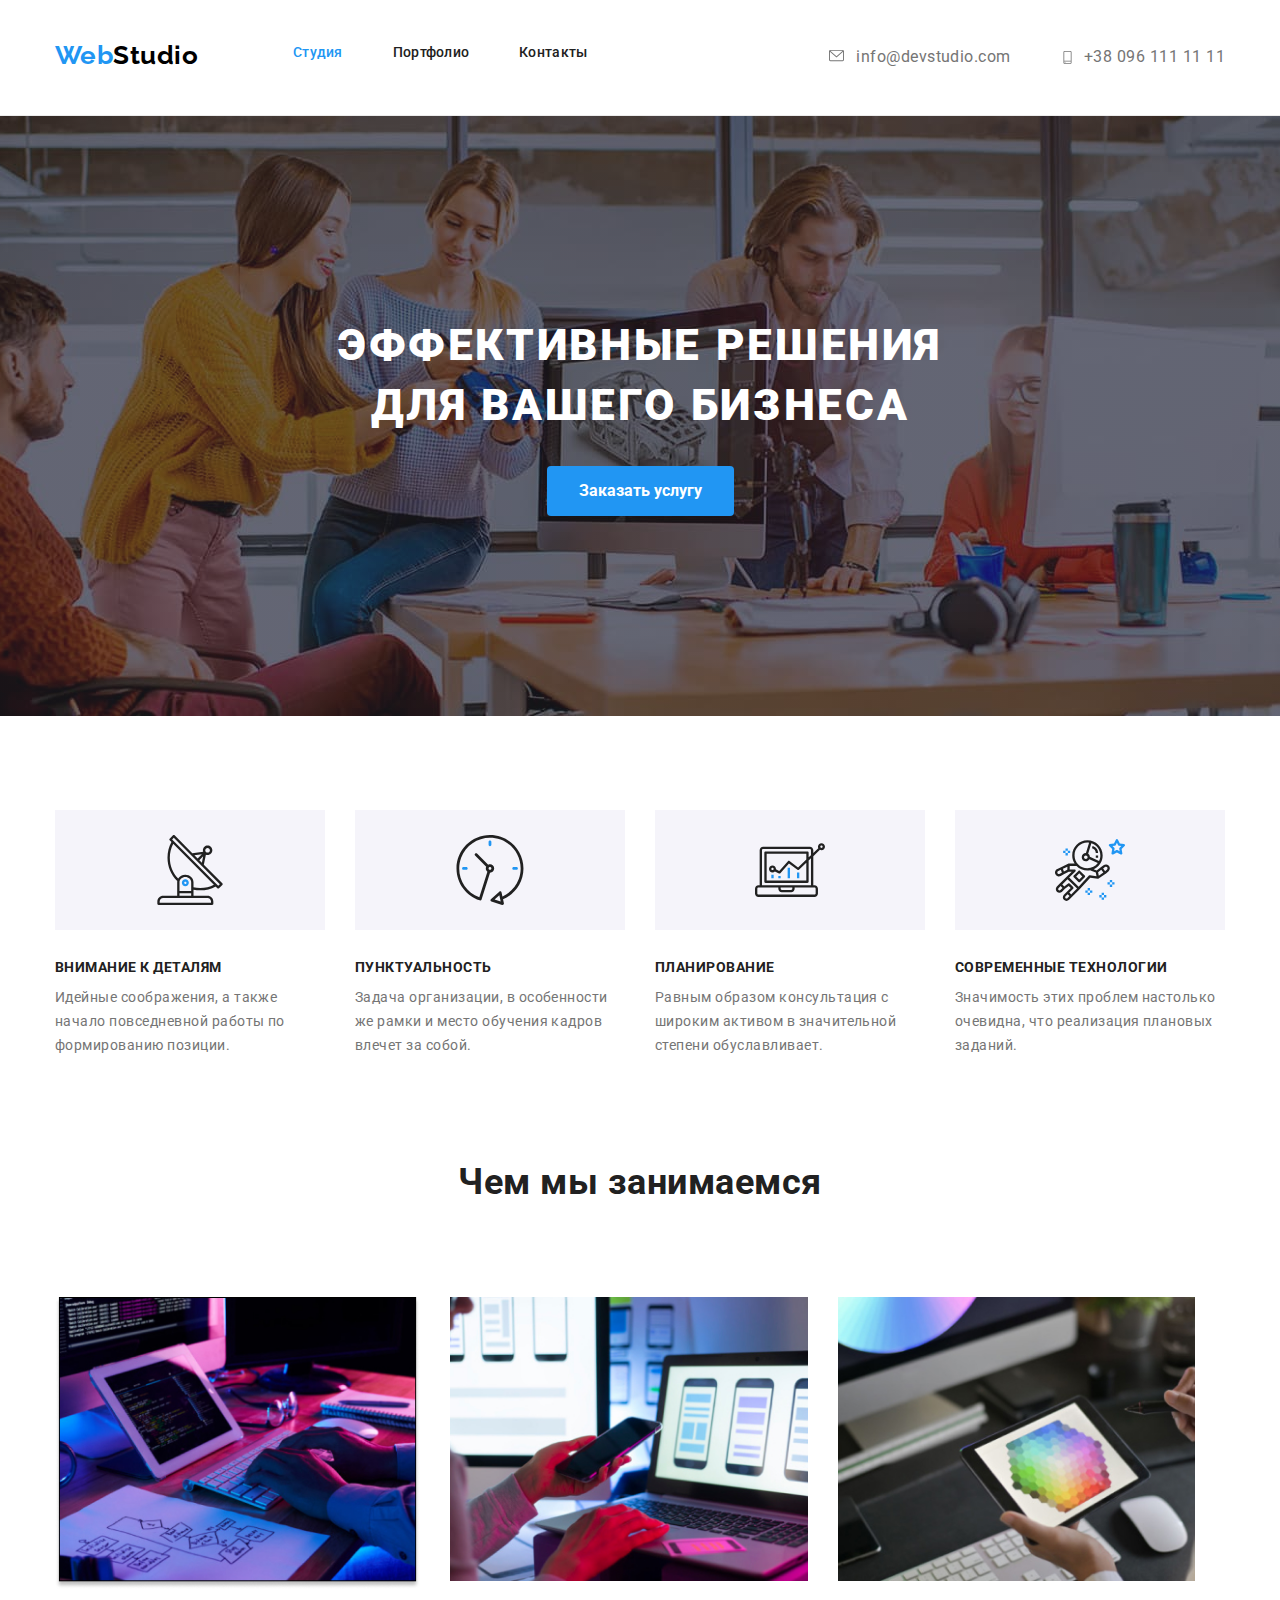
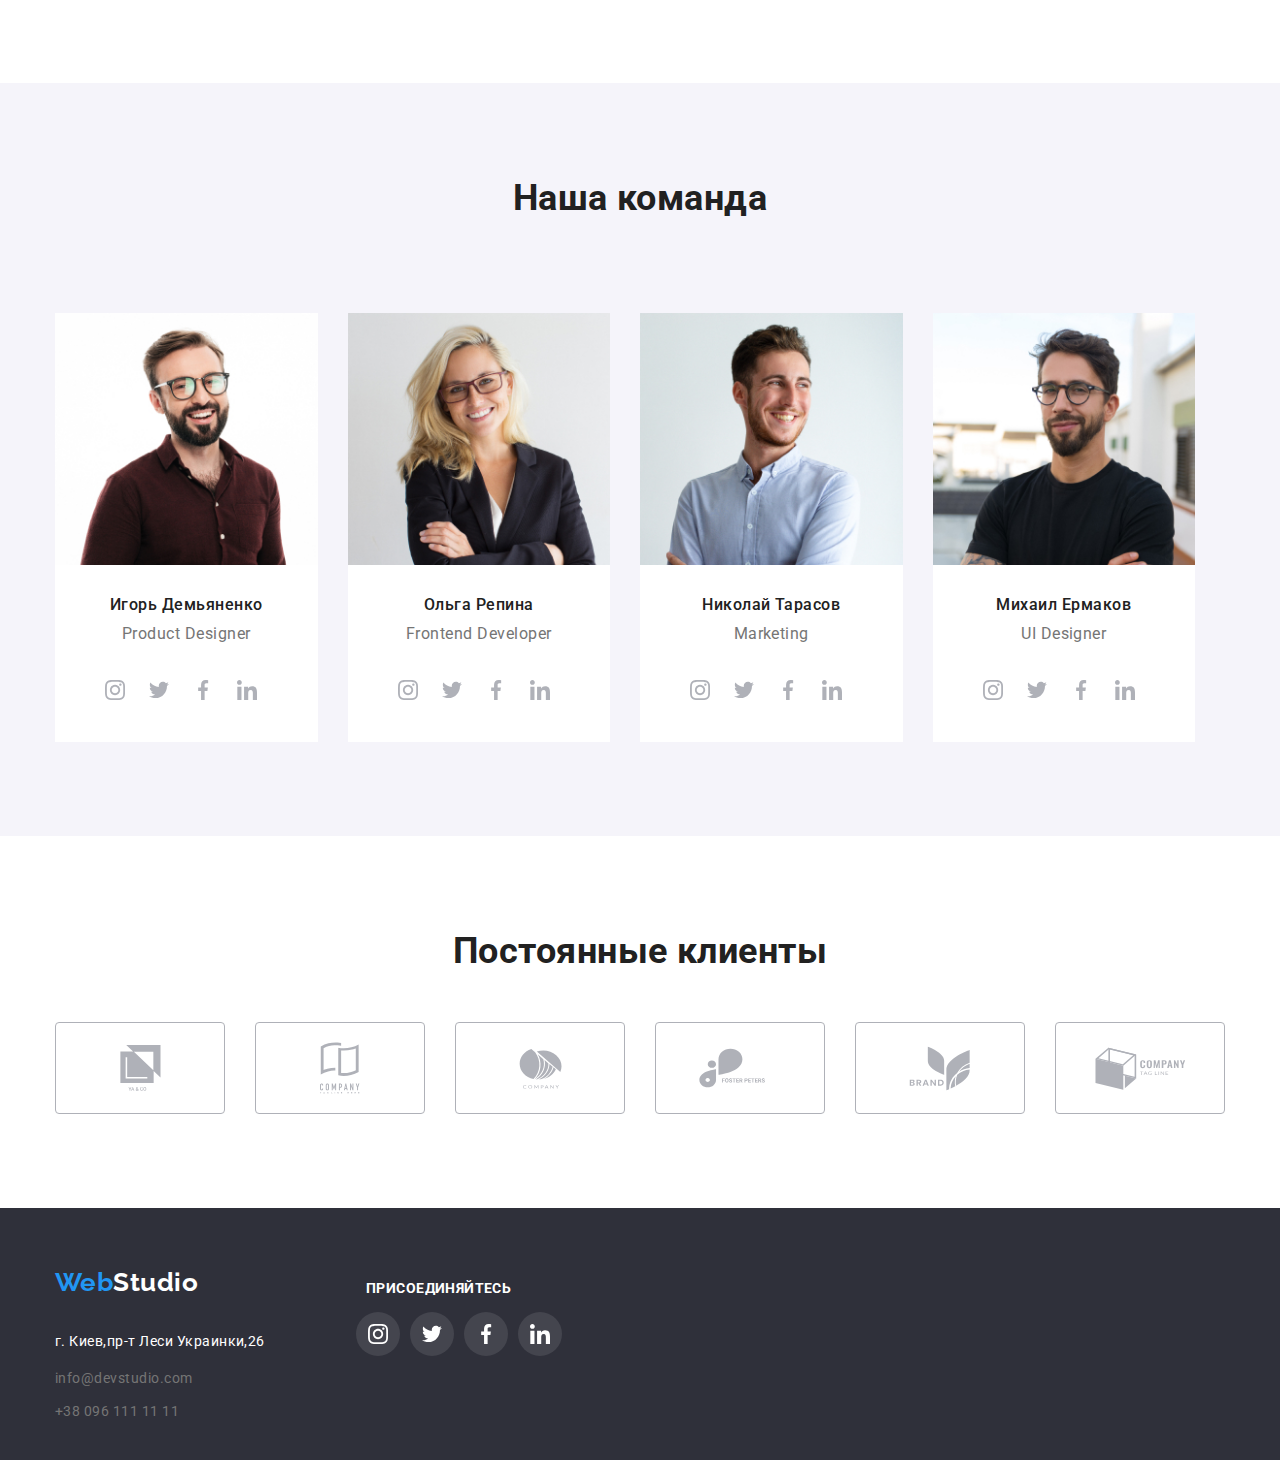
==== index.html @ 615f2a18 "04" ====
<!DOCTYPE html>
<html lang="ru">

<head>
    <meta charset="UTF-8">
    <meta http-equiv="X-UA-Compatible" content="IE=edge">
    <meta name="viewport" content="width=device-width, initial-scale=1.0">
    <title>Document</title>
    <link
        href="https://fonts.googleapis.com/css2?family=Raleway:wght@700&family=Roboto:wght@400;500;700;900&display=swap"
        rel="stylesheet">
    <link rel="stylesheet" href="https://cdnjs.cloudflare.com/ajax/libs/modern-normalize/1.1.0/modern-normalize.min.css">
    <link rel="stylesheet" href="./css/style.css">
</head>

<body>
    <!--header-->
    <header class="page-header">
        <div class="container">
        <nav class="menu">
            <a href="./index.html" class="logo"><span class="logo-web">Web</span>Studio</a>
            <ul class="menu-nav list">
                <li class="item"><a href="./index.html" class="link current">Студия</a></li>
                <li class="item"><a href="./portfolio.html" class="link">Портфолио</a></li>
                <li class="item"><a href="" class="link">Контакты</a></li>
            </ul>
        </nav>
        

        <!--tel,mail-->
        <div class="header-contact">
            <ul class="header-contact-list">
                <li class="header-contact-item">
                    <a class="link contact-link" href="mailto:http//info@devstudio.com">
                        <svg class="header-icon" width="19" height="15">
                            <use href=./images/sprite.svg#icon-envelope-1></use>
                        </svg>
                    info@devstudio.com</a>
                </li>
                <li class="header-contact-item">
                    <a class="link contact-link" href="tel:+380961111111">
                        <svg class="header-icon" width="13" height="19" >
                            <use href=./images/sprite.svg#icon-smartphone-1>
                        </use>
                    </svg>
                        +38 096 111 11 11</a>
                </li>
            </ul>
        </div>
        </div>

    </header>
    <!--main-->
    <main>
        <!--Герой-->
        <section class="hero">
            <h1 class="hero-title">Эффективные решения для вашего бизнеса</h1>
            <button type="button" class="hero-button">Заказать услугу</button>
        </section>
        <!--Особенности-->
        <section class="section">
            <div class="container">
            <ul class="feature-list list">
                <!--Feature 1-->
                <li class="feacher-item">
                    <div class="circle-out">
                            <svg class="feacher-icon" width="70" height="70">
                                <use href="./images/sprite.svg#icon-antenna-1-1"> </use>
                            </svg>
                        
                    </div>
                <h3 class="title">Внимание к деталям</h3>
                    <p class="text"> Идейные соображения, а также
                        начало повседневной работы по формированию позиции.
                    </p>
                </li>
                <!--Feature 2-->
                <li class="feacher-item">
                    <div class="circle-out">
                            <svg class="feacher-icon" width="70" height="70">
                                <use href="./images/sprite.svg#icon-clock-1-1"> </use>
                            </svg>
                    </div>
                    <h3 class="title">Пунктуальность</h3>
                    <p class="text">Задача организации, в особенности же рамки
                        и место обучения кадров влечет за собой.</p>
                </li>
                <!--Feature 3-->
                <li class="feacher-item">
                    <div class="circle-out">
                            <svg class="feacher-icon" width="70" height="70">
                                <use href="./images/sprite.svg#icon-diagram-1-1"> </use>
                            </svg>
                    </div>
                    <h3 class="title">Планирование</h3>
                    <p class="text">Равным образом консультация с широким
                        активом в значительной степени обуславливает.</p>
                </li>
                <!--Feature 4-->
                <li class="feacher-item">
                    <div class="circle-out">
                            <svg class="feacher-icon  class="client-logo width="70" height="70">
                                <use href="./images/sprite.svg#icon-astronaut-1-1"> </use>
                            </svg>
                    </div>
                    <h3 class="title">Современные технологии</h3>
                    <p class="text">Значимость этих проблем настолько очевидна,
                        что реализация плановых заданий.</p>
                </li>
            </ul>
            </div>
        </section>
        <!--Чем мы занимаемся-->
        <section class="section">
            
            <div class="container">
                <h2 class="section-title">Чем мы занимаемся</h2>
            <ul class="work-list list">
                <li class="section-work-item">
                    <img src="./images/img1.jpg" alt="картинка програмирование" width="370">
                </li>
                <li class="section-work-item">
                    <img src="./images/img2.jpg" alt="картинка дизайн приложений" width="370">
                </li>
                <li class="section-work-item">
                    <img src="./images/img3.jpg" alt="картинка графический дизайн" width="370">
                </li>
            </ul>
            </div>
        </section>
        <!--Наша команда-->
        <section class="section section-team">
            <div class="container ">
                <h2 class="team-section-title">Наша команда</h2>
                <ul class="team-list list">
                    <li class="team-item">
                        <img src="./images/img4.jpg" alt="фото дизайнера продуктов">
                        <div class="team-item-text">
                            <h3 class="section-title-man">Игорь Демьяненко</h3>
                            <p class="text">Product Designer</p>
                            <ul class="team-social-list">
                                <li class="team-social-item">
                                    <a class="team-social-link" href="">
                                    <svg class="team-social-icon" width="20" height="20">
                                        <use href="./images/sprite.svg#icon-instagram-2-1"></use>
                                    </svg>
                                    </a>
                                </li>
                                <li class="team-social-item">
                                    <a class="team-social-link" href="">
                                    <svg class="team-social-icon" width="20" height="20">
                                        <use href="./images/sprite.svg#icon-twitter-1-1"></use>
                                    </svg>
                                    </a>
                                </li>
                                <li class="team-social-item">
                                    <a class="team-social-link" href="">
                                    <svg class="team-social-icon" width="20" height="20">
                                        <use href="./images/sprite.svg#icon-facebook-1-1"></use>
                                    </svg>
                                    </a>
                                </li>
                                <li class="team-social-item">
                                    <a class="team-social-link" href="">
                                    <svg class="team-social-icon" width="20" height="20">
                                        <use href="./images/sprite.svg#icon-linkedin-1-1"></use>
                                    </svg>
                                </a>
                                </li>
                            </ul>
                        </div>
                    </li>
                    <li class="team-item">
                        <img src="./images/img5.jpg" alt="фото фронтенд разработчика">
                        <div class="team-item-text">
                            <h3 class="section-title-man">Ольга Репина</h3>
                            <p class="text">Frontend Developer</p>
                            <ul class="team-social-list">
                                <li class="team-social-item">
                                    <a class="team-social-link" href="">
                                    <svg class="team-social-icon" width="20" height="20">
                                        <use href="./images/sprite.svg#icon-instagram-2-1"></use>
                                    </svg>
                                    </a>
                                </li>
                                <li class="team-social-item">
                                    <a class="team-social-link" href="">
                                    <svg class="team-social-icon" width="20" height="20">
                                        <use href="./images/sprite.svg#icon-twitter-1-1"></use>
                                    </svg>
                                    </a>
                                </li>
                                <li class="team-social-item">
                                    <a class="team-social-link" href="">
                                    <svg class="team-social-icon" width="20" height="20">
                                        <use href="./images/sprite.svg#icon-facebook-1-1"></use>
                                    </svg>
                                    </a>
                                </li>
                                <li class="team-social-item">
                                    <a class="team-social-link" href="">
                                    <svg class="team-social-icon" width="20" height="20">
                                        <use href="./images/sprite.svg#icon-linkedin-1-1"></use>
                                    </svg>
                                    </a>
                                </li>
                            </ul>
                        </div>
                    </li>
                    <li class="team-item">
                        <img src="./images/img6.jpg" alt="фото маркетолога">
                        <div class="team-item-text">
                            <h3 class="section-title-man">Николай Тарасов</h3>
                            <p class="text">Marketing</p>
                            <ul class="team-social-list">
                                <li class="team-social-item">
                                    <a class="team-social-link" href="">
                                    <svg class="team-social-icon" width="20" height="20">
                                        <use href="./images/sprite.svg#icon-instagram-2-1"></use>
                                    </svg>
                                    </a>
                                </li>
                                <li class="team-social-item">
                                    <a class="team-social-link" href="">
                                    <svg class="team-social-icon" width="20" height="20">
                                        <use href="./images/sprite.svg#icon-twitter-1-1"></use>
                                    </svg>
                                    </a>
                                </li>
                                <li class="team-social-item">
                                    <a class="team-social-link" href="">
                                    <svg class="team-social-icon" width="20" height="20">
                                        <use href="./images/sprite.svg#icon-facebook-1-1"></use>
                                    </svg>
                                </a>
                                </li>
                                <li class="team-social-item">
                                    <a class="team-social-link" href="">
                                    <svg class="team-social-icon" width="20" height="20">
                                        <use href="./images/sprite.svg#icon-linkedin-1-1"></use>
                                    </svg>
                                    </a>
                                </li>
                            </ul>
                        </div>
                    </li>
                    <li class="team-item">
                        <img src="./images/img7.jpg" alt="фото UI дизайнера">
                        <div class="team-item-text">
                            <h3 class="section-title-man">Михаил Ермаков</h3>
                            <p class="text">UI Designer</p>
                            <ul class="team-social-list">
                                <li class="team-social-item">
                                    <a class="team-social-link" href="">
                                    <svg class="team-social-icon" width="20" height="20">
                                        <use href="./images/sprite.svg#icon-instagram-2-1"></use>
                                    </svg>
                                    </a>
                                </li>
                                <li class="team-social-item">
                                    <a class="team-social-link" href="">
                                    <svg class="team-social-icon" width="20" height="20">
                                        <use href="./images/sprite.svg#icon-twitter-1-1"></use>
                                    </svg>
                                    </a>
                                </li>
                                <li class="team-social-item">
                                    <a class="team-social-link" href="">
                                    <svg class="team-social-icon" width="20" height="20">
                                        <use href="./images/sprite.svg#icon-facebook-1-1"></use>
                                    </svg>
                                    </a>
                                </li>
                                <li class="team-social-item">
                                    <a class="team-social-link" href="">
                                    <svg class="team-social-icon" width="20" height="20">
                                        <use href="./images/sprite.svg#icon-linkedin-1-1"></use>
                                    </svg>
                                    </a>
                                </li>
                            </ul>
                        </div>
                    </li>
                </ul>
            </div>
        </section>
        <section class="section section-client">
            <div class="container">
            <h2 class="client-title">Постоянные клиенты</h2>
                <ul class="client-list">
                    <li class="client-item">
                        <a class="client-link" href="">
                        <svg class="client-icon" width="41" height="46">
                            <use href="./images/sprite.svg#icon-logo-1"></use>
                        </svg>
                        </a>
                    </li>
                    <li class="client-item">
                        <a class="client-link" href="">
                        <svg class="client-icon" width="40" height="52">
                            <use href="./images/sprite.svg#icon-logo-2"></use>
                        </svg>
                        </a>
                    </li>
                    <li class="client-item">
                        <a class="client-link" href="">
                        <svg class="client-icon" width="43" height="41">
                            <use href="./images/sprite.svg#icon-logo-3"></use>
                        </svg>
                        </a>
                    </li>
                    <li class="client-item">
                        <a class="client-link" href="">
                        <svg class="client-icon" width="84" height="40">
                            <use href="./images/sprite.svg#icon-logo-4"></use>
                        </svg>
                        </a>
                    </li>
                    <li class="client-item">
                        <a class="client-link" href="">
                        <svg class="client-icon" width="62" height="45">
                            <use href="./images/sprite.svg#icon-logo-5"></use>
                        </svg>
                        </a>
                    </li>
                    <li class="client-item">
                        <a class="client-link" href="">
                        <svg class="client-icon" width="93" height="43">
                            <use href="./images/sprite.svg#icon-logo-6"></use>
                        </svg>
                        </a>
                    </li>
                </ul>
            </div>
        </section>
    </main>
    <!--footer-->
    <footer class="page-footer">
        <div class="container">
            <div class="footer-left">
            <a href="./index.html" class="logo"> <span class="logo-web">Web</span>Studio</a>
            <div class="footer-address">
                <ul class="address">
                <li class="item"><p class="text">г. Киев,пр-т Леси Украинки,26</p></li>
                <li class="item"><a class="text-1" href="mailto:http//info@devstudio.com">info@devstudio.com</a></li>
                <li class="item"><a class="text-1" href="tel:+380961111111">+38 096 111 11 11</a></li>
                </ul>
            </div>
            </div>
            <div class="footer-rigth">
                <h2 class="footer-right-title">присоединяйтесь</h2>
            <ul class="footer-social-list">
                <li class="footer-social-item">
                    <a class="footer-social-link" href="">
                        <svg class="footer-social-icon" width="20" height="20">
                            <use href="./images/sprite.svg#icon-instagram-2-1"></use>
                        </svg>
                    </a>
                </li>
                <li class="footer-social-item">
                    <a class="footer-social-link" href="">
                        <svg class="footer-social-icon" width="20" height="20">
                            <use href="./images/sprite.svg#icon-twitter-1-1"></use>
                        </svg>
                    </a>
                </li>
                <li class="footer-social-item">
                    <a class="footer-social-link" href="">
                        <svg class="footer-social-icon" width="20" height="20">
                            <use href="./images/sprite.svg#icon-facebook-1-1"></use>
                        </svg>
                    </a>
                </li>
                <li class="footer-social-item">
                    <a class="footer-social-link" href="">
                        <svg class="footer-social-icon" width="20" height="20">
                            <use href="./images/sprite.svg#icon-linkedin-1-1"></use>
                        </svg>
                    </a>
                </li>
            </ul>
            </div>
        </div>
    </footer>


</body>
---- css/style.css ----
:root {
  --primary-text-color: #757575;
  --title-text-color: #212121;
  --accent-color: #2196f3;
  --primary-white-color: #ffffff;
}

body {
  background-color: var(--primary-white-color);
  color: var(--primary-text-color);
  font-family: Roboto, sans-serif;
  letter-spacing: 0.03em;
}

h1,
h2,
h3,
h4,
h5,
h6,
p {
  margin: 0;
  padding: 0;
}

ul {
  padding-left: 0;
  list-style: none;
}

.link {
  text-decoration: none;
  display: flex;
}
img {
  display: block;
  width: 100%;
  height: auto;
}
.list {
  display: flex;
}

.section {
  margin-top: 94px;
}

.container {
  width: 1200px;
  padding: 0 15px;
  margin: 0 auto;
  /* border: 1px solid red; */
  align-items: center;
}

/* memu-nav */
.page-header .container {
  display: flex;
  justify-content: space-between;
  align-items: center;
}
.page-header {
  border-bottom: 1px solid #ececec;
}
.logo {
  color: #000000;
  font-family: Raleway, cursive;
  font-weight: 700;
  font-size: 26px;
  line-height: 1.1;
  text-decoration: none;
  width: 145px;
  height: 31px;
}

.logo:hover,
.logo:focus {
  color: var(--accent-color);
}
.logo-web {
  color: var(--accent-color);
}
.menu-nav {
  display: flex;
  margin-left: 93px;
}
.menu {
  display: flex;
  align-items: center;
  padding: 24px 0 25px;
  /* justify-content: space-between; */
}
.menu-nav .link:hover,
.menu-nav .link:focus {
  color: var(--accent-color);
}

.menu-nav .item {
  /* display: flex; */
  margin-right: 50px;
}

.menu-nav .link {
  color: var(--title-text-color);
  font-weight: 500;
  font-size: 14px;
  line-height: 1.14;
  letter-spacing: 0.02em;
  text-decoration: none;
}
.menu-nav .current {
  color: var(--accent-color);
}

/* Контакты */
.header-icon {
  margin-right: 10px;
  fill: currentColor;
}

.contact-link:hover .header-icon,
.contact-link:focus .header-icon {
  fill: var(--accent-color);
}
.contact-link:hover,
.contact-link:focus {
  color: #188ce8;
}

.header-contact {
  padding-top: 32px;
  padding-bottom: 32px;
  color: var(--primary-text-color);
  display: flex;
  align-items: center;
  flex-wrap: wrap;
}

.header-contact-list {
  display: flex;
  justify-content: center;
  flex-wrap: wrap;
}

.header-contact .header-icon {
  color: var(--primary-text-color);
  font-weight: 500;
  font-size: 14px;
  line-height: 1.14;
  letter-spacing: 0.02em;
  cursor: default;
  margin-left: 50px;
}

.contact-link {
  color: var(--primary-text-color);
}

.link.contact-link .header-icon:hover,
.link.contact-link .header-icon:focus {
  color: var(--accent-color);
}

/* Hero */
.hero {
  background-image: linear-gradient(
      rgba(47, 48, 58, 0.4),
      rgba(47, 48, 58, 0.4)
    ),
    url(../images/Img\ bg.jpg);
  background-position: center;
  background-repeat: no-repeat;
  background-size: cover;
  max-width: 1600px;
  height: 600px;
  margin: 0 auto;
  padding-top: 200px;
  padding-bottom: 200px;
  background-color: #2f303a;
}

.hero-title {
  max-width: 696px;
  margin: 0 auto 30px;
  color: var(--primary-white-color);
  font-family: Roboto;
  font-style: 400;
  font-weight: 900;
  font-size: 44px;
  line-height: 1.36;
  letter-spacing: 0.06em;
  text-transform: uppercase;
  text-align: center;
  margin-bottom: 30px;
}

/* hero button */
.hero-button {
  background-color: var(--accent-color);
  color: var(--primary-white-color);
  font-family: inherit;
  font-weight: 700;
  font-size: 16px;
  line-height: 1.87;
  cursor: pointer;
  padding: 10px 32px;
  border-radius: 4px;
  text-align: center;
  margin-top: 30px;
  margin: 0 auto;
  display: block;
  border: none;
}

.hero-button:hover,
.hero-button:focus {
  color: var(--primary-white-color);
  background-color: #188ce8;
}

/* Feature */
.feacher {
  margin-top: 94px;
}

.feacher-list {
  display: flex;
  margin-top: 94px;
}

.feacher-item {
}

.feacher-item:not(:last-child) {
  margin-right: 30px;
}

.circle-out {
  display: flex;
  justify-content: center;
  align-items: center;
  margin-bottom: 30px;
  background: #f5f4fa;
  width: 270px;
  height: 120px;
}

.feacher-icon {
}

.feacher-title {
  margin-right: 30px;
}

.title {
  padding-bottom: 10px;
}

.feature-list .title {
  color: var(--title-text-color);
  font-weight: 700;
  font-size: 14px;
  line-height: 1.14;
  text-transform: uppercase;
}

.feature-list .text {
  font-size: 14px;
  line-height: 1.71;
  color: var(--primary-text-color);
}

/* section-work */
.section-work-item:not(:last-child) {
  margin-right: 30px;
}

.work-list {
  margin-right: 30px;
  margin-top: 94px;
}

/* section-team */

.section-team {
  background-color: #f5f4fa;
}

.team-section-title {
  padding-top: 94px;
  display: block;
  color: var(--title-text-color);
  font-weight: 700;
  font-size: 36px;
  line-height: 1.17;
  text-align: center;
}

.team-list {
  margin-top: 94px;
  padding-bottom: 94px;
  margin-bottom: 0px;
}

.team-item {
  margin-right: 30px;
}

.team-item:not(:last-child) {
  margin-right: 30px;
}

.team-item-text {
  background: #ffffff;
  padding-top: 30px;
  padding-bottom: 30px;
  text-align: center;
}

.section-title {
  display: block;
  color: var(--title-text-color);
  font-weight: 700;
  font-size: 36px;
  line-height: 1.17;
  text-align: center;
}

.section-title-man {
  padding-bottom: 10px;
  text-align: center;
  color: var(--title-text-color);
  font-weight: 500;
  font-size: 16px;
  line-height: 1.19;
}

.team-social-list {
  width: 206px;
  height: 44px;
  padding-left: 10px;
  margin: 0 auto;
  margin-top: 16px;
  background-color: #ffffff;
  display: flex;
  align-content: center;
  justify-items: center;
  border-radius: 50%;
}

.team-social-item {
  display: flex;
  align-content: center;
  justify-items: center;
  background: #ffffff;
}

.team-social-icon {
  fill: #afb1b8;
}

.team-social-link {
  width: 44px;
  height: 44px;
  padding-top: 12px;
  /* background-color: #ffffff; */
  border-radius: 50%;
}

.team-social-link:hover,
.team-social-link:focus {
  /* fill: #ffffff; */
  background-color: var(--accent-color);
}

.team-social-link:hover .team-social-icon,
.team-social-link:focus .team-social-icon {
  fill: #ffffff;
  /* background-color: var(--accent-color); */
}

/* Client */
.section-client {
}

.client-title {
  text-align: center;
  color: var(--title-text-color);
  font-weight: 700;
  font-size: 36px;
  line-height: 1.17;
  margin-bottom: 50px;
}
.client-list {
  display: flex;
  margin-bottom: 94px;
}

.client-item {
  width: 170px;
  height: 92px;
  border: 1px solid #afb1b8;
  border-radius: 4px;
  display: flex;
  align-items: center;
  justify-content: center;
}

.client-item:hover {
  border: 1px solid var(--accent-color);
}

.client-link {
  width: 170px;
  height: 92px;
  border-radius: 2px;
  display: flex;
  align-items: center;
  justify-content: center;
}

.client-link:hover .client-icon,
.client-link:focus .client-icon {
  fill: #2196f3;
}

.client-icon {
  /* width: 106px;
  height: 60px; */
  display: inline-block;
  display: flex;
  fill: #afb1b8;
}

.client-item {
  margin-right: 30px;
}

.client-item:not(:last-child) {
}

/* footer */
.page-footer {
  padding: 0 15px;
  margin: 0 auto;
  box-sizing: border-box;
  display: flex;
  background: #2f303a;
}

.footer {
  text-decoration: none;
  display: block;
}

.footer-left {
  width: 231px;
  height: 132px;
  padding-top: 0px;
  text-decoration: none;
  display: flex;
  flex-direction: column;
}

.footer-rigth {
  margin-top: -60px;
  margin-bottom: 100px;
  margin-left: 301px;
  width: 242px;
  height: 80px;
}

.footer-right-title {
  font-family: Roboto;
  font-style: normal;
  font-weight: bold;
  font-size: 14px;
  line-height: 16px;
  letter-spacing: 0.03em;
  text-transform: uppercase;
  padding-left: 10px;
  color: #ffffff;
}

.footer-right-list {
  display: flex;
  width: 206px;
  height: 44px;
  margin-left: auto;
  margin-right: auto;
  align-items: center;
  justify-content: space-around;
  margin-top: 20px;
}

.footer-social-link {
  display: flex;
  width: 44px;
  height: 44px;
  border-radius: 50%;
  justify-content: center;
  align-items: center;
  background: rgba(255, 255, 255, 0.1);
}

.footer-social-link:hover {
  background-color: var(--accent-color);
}
.footer-social-item {
  margin-right: 10px;
}

.footer-social-icon {
  max-width: 100%;
  max-width: 100%;

  fill: #ffffff;

  /* background: rgba(255, 255, 255, 01); */
}

.footer-icon :hover {
  background-color: var(--accent-color);
}

.footer-address {
  width: 240px;
  height: 81;
  margin-bottom: 60px;
}

.address {
  display: flex;
  flex-direction: column;
  margin-bottom: 9px;
  margin-bottom: 9px;
}

.item {
  margin-bottom: 9px;
}

.page-footer .logo:hover,
.page-footer .logo:focus {
  color: var(--accent-color);
}

.page-footer .logo {
  color: var(--primary-white-color);
  margin-top: 60px;
  margin-bottom: 20px;
}

.footer-address .text-1:hover,
.footer-address .text-1:focus {
  color: var(--accent-color);
}

.footer-address .text-1 {
  text-decoration: none;
  font-style: normal;
  font-size: 14px;
  line-height: 1.71;
  color: var(--primary-white-color--);
  text-decoration: none;
  cursor: default;
  font-family: Roboto, sans-serif;
}

.text {
  padding-bottom: 9px;
}

.text-1 {
  margin-bottom: 9px;
}
.page-footer .text {
  padding-bottom: 9px;
  font-size: 14px;
  color: #ffffff;
}
.footer-social-item {
  display: flex;
  justify-content: center;
  align-content: center;
}

.footer-social-list {
  display: flex;
  align-content: center;
  margin-left: 0;
  padding-left: 0;
}
/* Portfolio */

/* filter */

.filter {
  font-family: Roboto;
  font-size: 16px;
  line-height: 1.87;
  letter-spacing: 0.03em;
  color: var(--primary-text-color);
}

.filter-button:hover,
.filter-button:focus {
  color: var(--primary-white-color);
  background-color: var(--accent-color);
}

.filter-button {
  padding: 6px 22px 6px 22px;
  font-weight: 500;
  font-size: 16px;
  line-height: 1.62;
  text-align: center;
  letter-spacing: 0.03em;
  cursor: pointer;
  color: var(--title-text-color);
  border: none;
  border-radius: 4px;
}
.filter {
  display: flex;
  margin-bottom: 34px;
  justify-content: center;
}
.filter-list {
  justify-content: center;
}
.filter-item {
  display: flex;
  margin-right: 8px;
}
.filter-list:not(:last-child) {
}
/* project */

.project-title {
  font-size: 18px;
  line-height: 2;
  letter-spacing: 0.06em;
  color: var(--title-text-color);
}

.project {
  font-size: 18px;
  line-height: 2;
  letter-spacing: 0.06em;
  color: var(--title-text-color);
}

.project-item {
  border: 1px solid #eeeeee;
  max-width: 370px;
  margin-right: 30px;
  margin-bottom: 30px;
}

.project-item:hover,
.project-item:focus {
  box-shadow: 0px 4px 4px 0px #00000040;
}

.item-title {
  padding: 20px 24px;
}

.project-item:nth-child(3n) {
  margin-right: 0;
}
.project-list:nth-last-child(-n + 3) {
  margin-bottom: 0;
}

.project-list {
  display: flex;
  flex-wrap: wrap;
  padding-bottom: 94px;
}

.project-text {
  font-size: 16px;
  line-height: 1.87;
  letter-spacing: 0.03em;
  color: var(--primary-text-color);
}
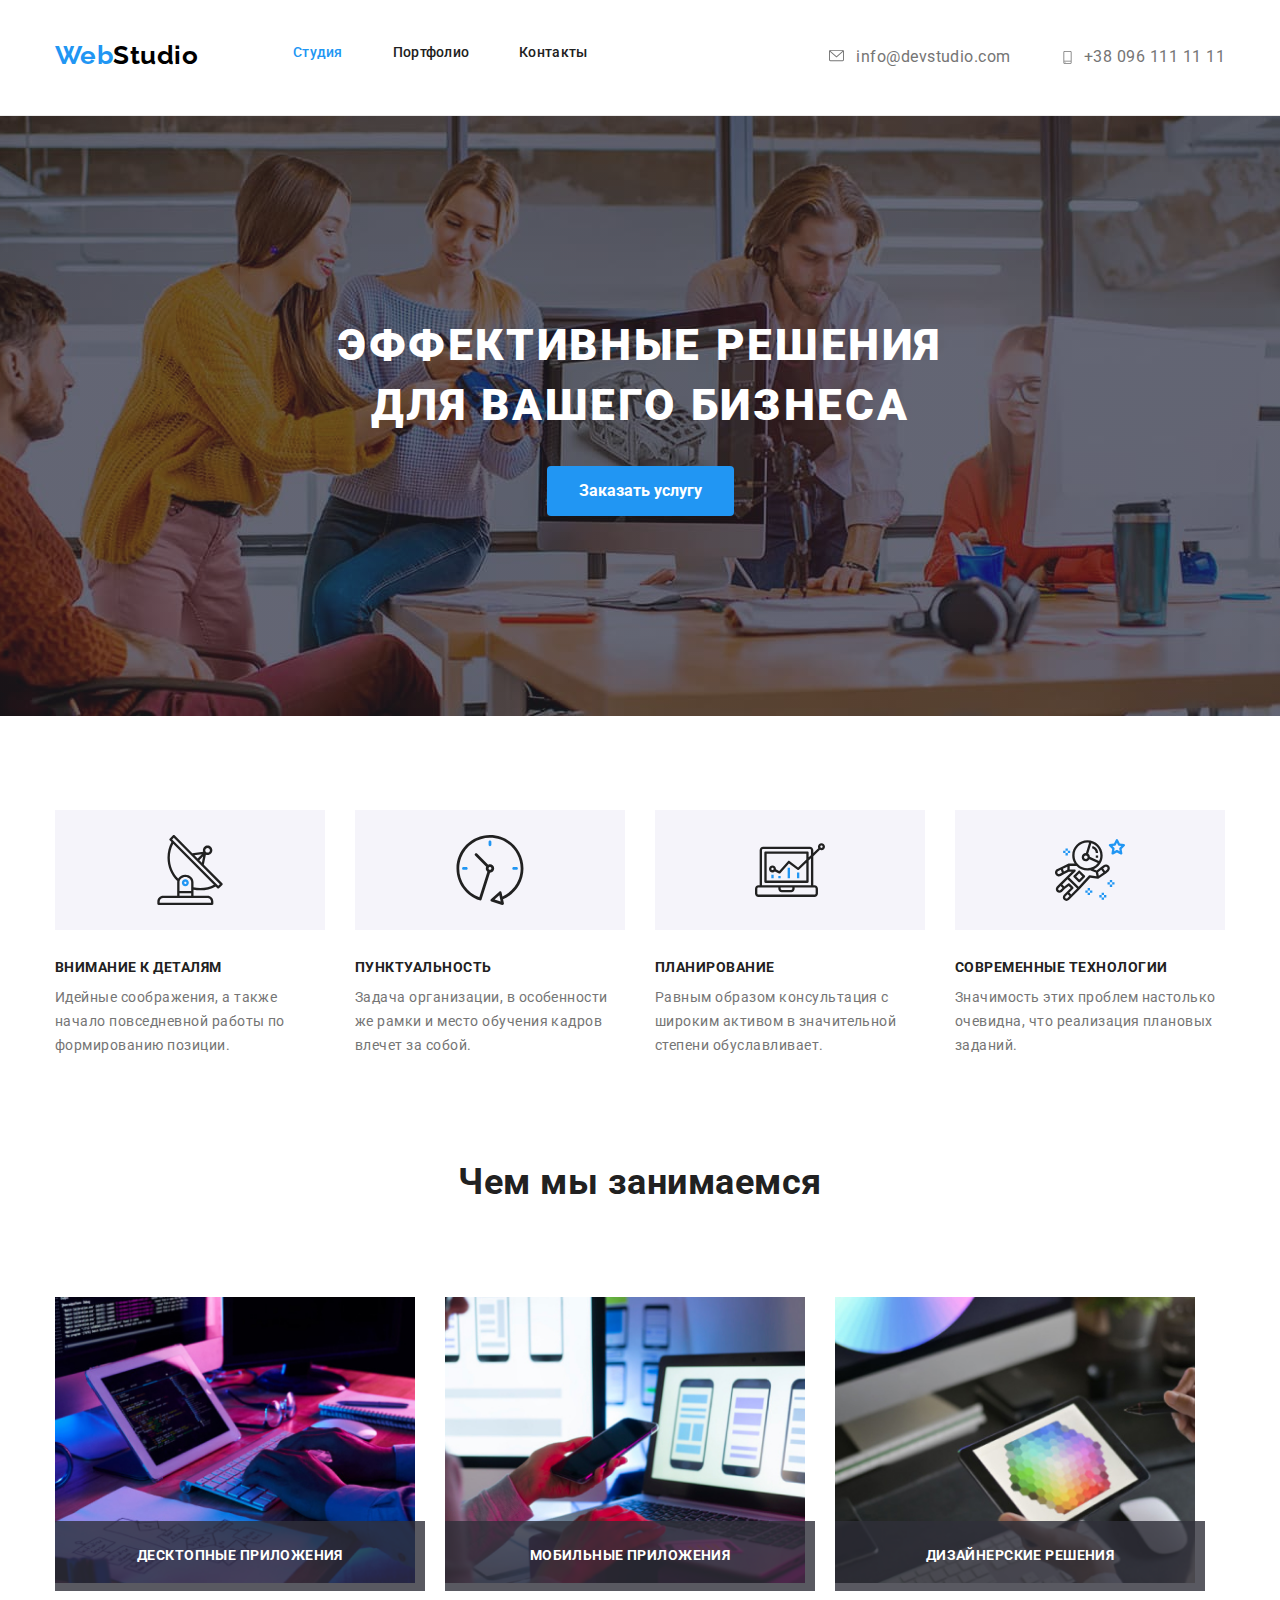
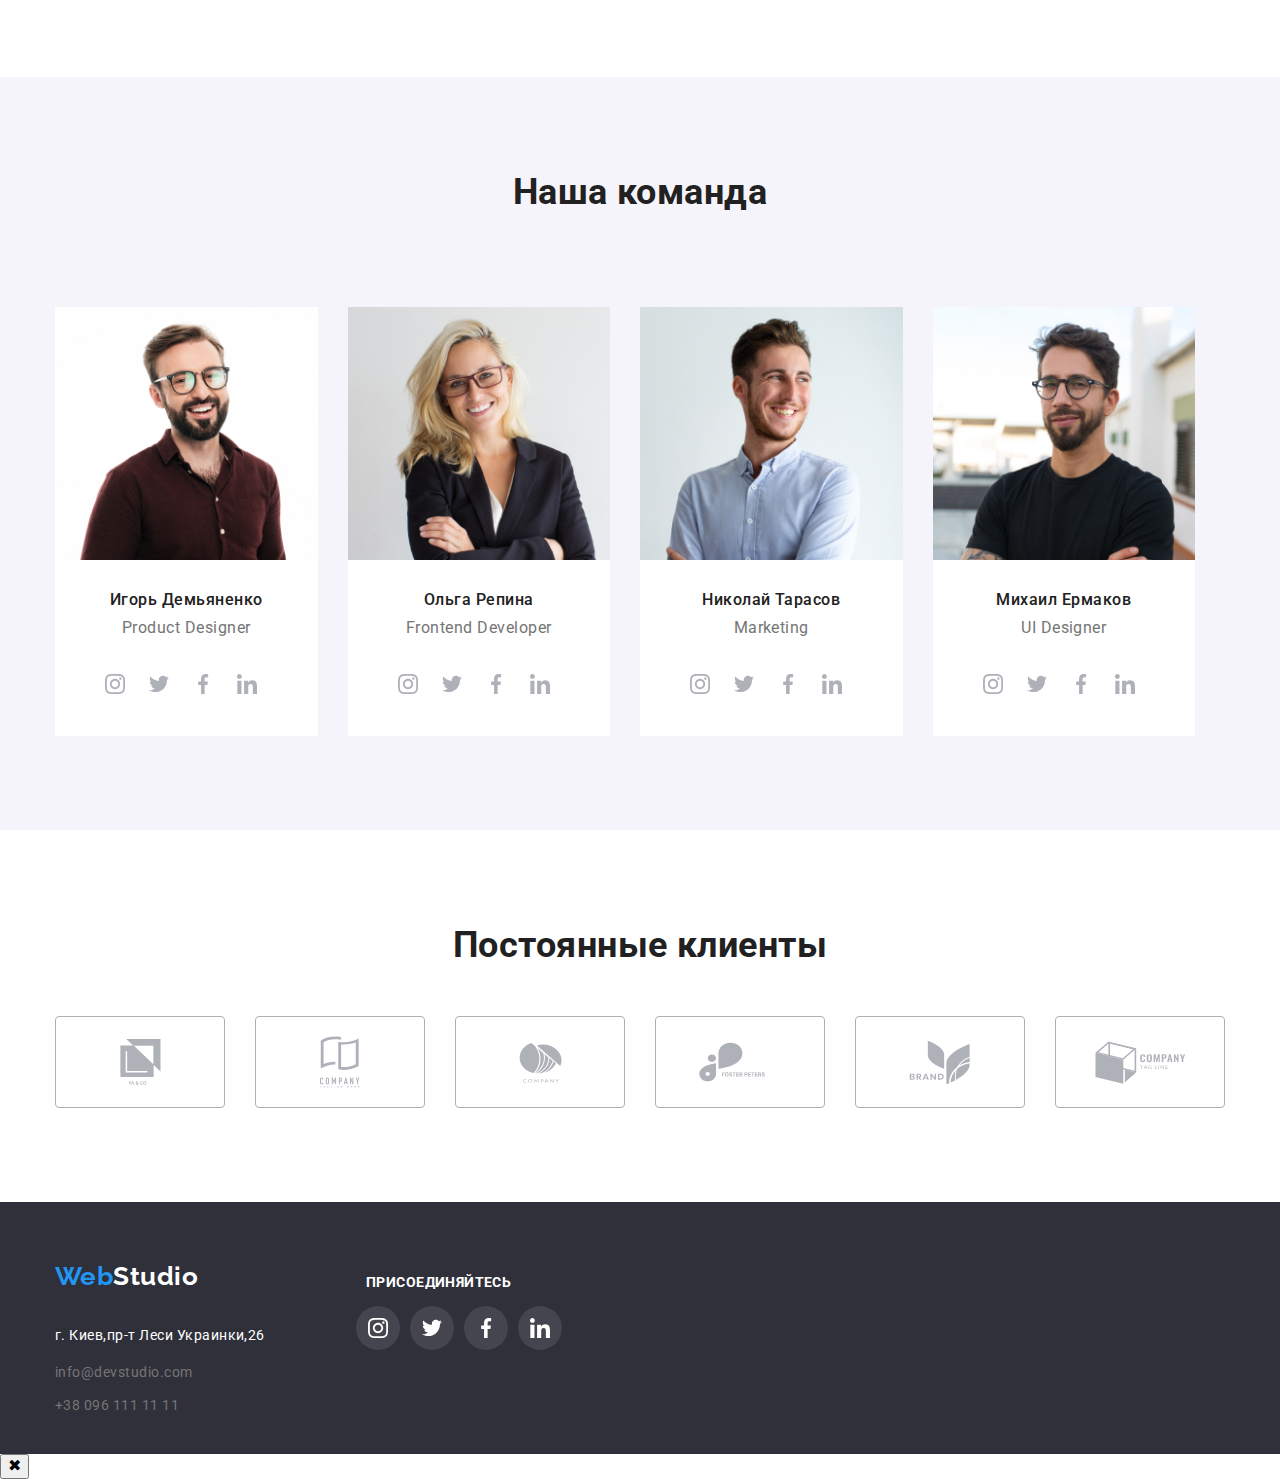
==== commit 31f492d7: "img" ====
--- a/index.html
+++ b/index.html
@@ -20,7 +20,7 @@
         <nav class="menu">
             <a href="./index.html" class="logo"><span class="logo-web">Web</span>Studio</a>
             <ul class="menu-nav list">
-                <li class="item"><a href="./index.html" class="link current">Студия</a></li>
+                <li class="item"><a href="./index.html" class="tect link current">Студия</a></li>
                 <li class="item"><a href="./portfolio.html" class="link">Портфолио</a></li>
                 <li class="item"><a href="" class="link">Контакты</a></li>
             </ul>
@@ -118,12 +118,21 @@
             <ul class="work-list list">
                 <li class="section-work-item">
                     <img src="./images/img1.jpg" alt="картинка програмирование" width="370">
+                    <div class="work-bg">
+                        <p class="work-up-bg">Десктопные приложения</p>
+                    </div>
                 </li>
                 <li class="section-work-item">
                     <img src="./images/img2.jpg" alt="картинка дизайн приложений" width="370">
+                    <div class="work-bg">
+                        <p class="work-up-bg">Мобильные приложения</p>
+                    </div>
                 </li>
                 <li class="section-work-item">
                     <img src="./images/img3.jpg" alt="картинка графический дизайн" width="370">
+                    <div class="work-bg">
+                        <p class="work-up-bg">Дизайнерские решения</p>
+                    </div>
                 </li>
             </ul>
             </div>
@@ -383,5 +392,13 @@
         </div>
     </footer>
 
-
+    <!-- Вся твоя разметка, включая разметку модалки -->
+
+    <div class="backdrop is-hiden">
+        <div class="modal">
+        <button class="close-btn" type="close-btn">&#10006</button>
+        </div>
+    </div>
+
+<script src="./js/modal.js"></script>
 </body>--- a/css/style.css
+++ b/css/style.css
@@ -31,6 +31,8 @@
 .link {
   text-decoration: none;
   display: flex;
+  transition-duration: 250ms;
+  transition-timing-function: cubic-bezier(0.4, 0, 0.2, 1);
 }
 img {
   display: block;
@@ -88,15 +90,19 @@
   display: flex;
   align-items: center;
   padding: 24px 0 25px;
-  /* justify-content: space-between; */
-}
+}
+.test {
+  position: relative;
+}
+/* .menu-nav .list {
+  position: relative;
+} */
 .menu-nav .link:hover,
 .menu-nav .link:focus {
   color: var(--accent-color);
 }
 
 .menu-nav .item {
-  /* display: flex; */
   margin-right: 50px;
 }
 
@@ -111,7 +117,17 @@
 .menu-nav .current {
   color: var(--accent-color);
 }
-
+/* .tect.link.current::after {
+  content: "";
+  display: block;
+  position: absolute;
+  left: 0;
+  bottom: -1px;
+  width: 100%;
+  height: 4px;
+  background: var(--accent-color);
+  border-radius: 2px;
+} */
 /* Контакты */
 .header-icon {
   margin-right: 10px;
@@ -210,6 +226,8 @@
   margin: 0 auto;
   display: block;
   border: none;
+  transition-duration: 250ms;
+  transition-timing-function: cubic-bezier(0.4, 0, 0.2, 1);
 }
 
 .hero-button:hover,
@@ -271,6 +289,10 @@
 }
 
 /* section-work */
+.section-work-item {
+  display: flex;
+}
+
 .section-work-item:not(:last-child) {
   margin-right: 30px;
 }
@@ -278,6 +300,26 @@
 .work-list {
   margin-right: 30px;
   margin-top: 94px;
+}
+.work-bg {
+  position: absolute;
+  display: flex;
+  justify-content: center;
+  align-items: center;
+  width: 370px;
+  height: 70px;
+  margin-top: 224px;
+  background: rgba(47, 48, 58, 0.8);
+}
+
+.work-up-bg {
+  font-weight: bold;
+  font-size: 14px;
+  line-height: 1.14;
+  text-align: center;
+  letter-spacing: 0.03em;
+  text-transform: uppercase;
+  color: #ffffff;
 }
 
 /* section-team */
@@ -357,6 +399,8 @@
 
 .team-social-icon {
   fill: #afb1b8;
+  transition-duration: 250ms;
+  transition-timing-function: cubic-bezier(0.4, 0, 0.2, 1);
 }
 
 .team-social-link {
@@ -365,6 +409,8 @@
   padding-top: 12px;
   /* background-color: #ffffff; */
   border-radius: 50%;
+  transition-duration: 250ms;
+  transition-timing-function: cubic-bezier(0.4, 0, 0.2, 1);
 }
 
 .team-social-link:hover,
@@ -505,6 +551,8 @@
 
 .footer-social-link:hover {
   background-color: var(--accent-color);
+  transition-duration: 250ms;
+  transition-timing-function: cubic-bezier(0.4, 0, 0.2, 1);
 }
 .footer-social-item {
   margin-right: 10px;
@@ -549,6 +597,8 @@
   color: var(--primary-white-color);
   margin-top: 60px;
   margin-bottom: 20px;
+  transition-duration: 250ms;
+  transition-timing-function: cubic-bezier(0.4, 0, 0.2, 1);
 }
 
 .footer-address .text-1:hover,
@@ -573,6 +623,8 @@
 
 .text-1 {
   margin-bottom: 9px;
+  transition-duration: 250ms;
+  transition-timing-function: cubic-bezier(0.4, 0, 0.2, 1);
 }
 .page-footer .text {
   padding-bottom: 9px;
@@ -620,6 +672,8 @@
   color: var(--title-text-color);
   border: none;
   border-radius: 4px;
+  transition-duration: 250ms;
+  transition-timing-function: cubic-bezier(0.4, 0, 0.2, 1);
 }
 .filter {
   display: flex;
@@ -686,3 +740,38 @@
   letter-spacing: 0.03em;
   color: var(--primary-text-color);
 }
+
+/* ------------MODAL--------- */
+
+/* .backdrop {
+  width: 100%;
+  height: 100%;
+  position: fixed;
+  top: 0;
+  left: 0;
+  background-color: rgba(0, 0, 0, 0, 0.2);
+}
+
+.modal {
+  height: 581px;
+  width: 528px;
+  left: 536px;
+  top: 221px;
+  border-radius: 4px;
+  background-color: #ffffff;
+  position: absolute;
+  left: 50%;
+  top: 50%;
+  transform: translate(-50%, -50%);
+}
+.close-btn {
+  position: absolute;
+  width: 40px;
+  height: 40px;
+  left: 90%;
+  bottom: 90%;
+  border-radius: 50%;
+  border: 1px solid #0000001a;
+}
+.backdrop .is-hiden {
+} */
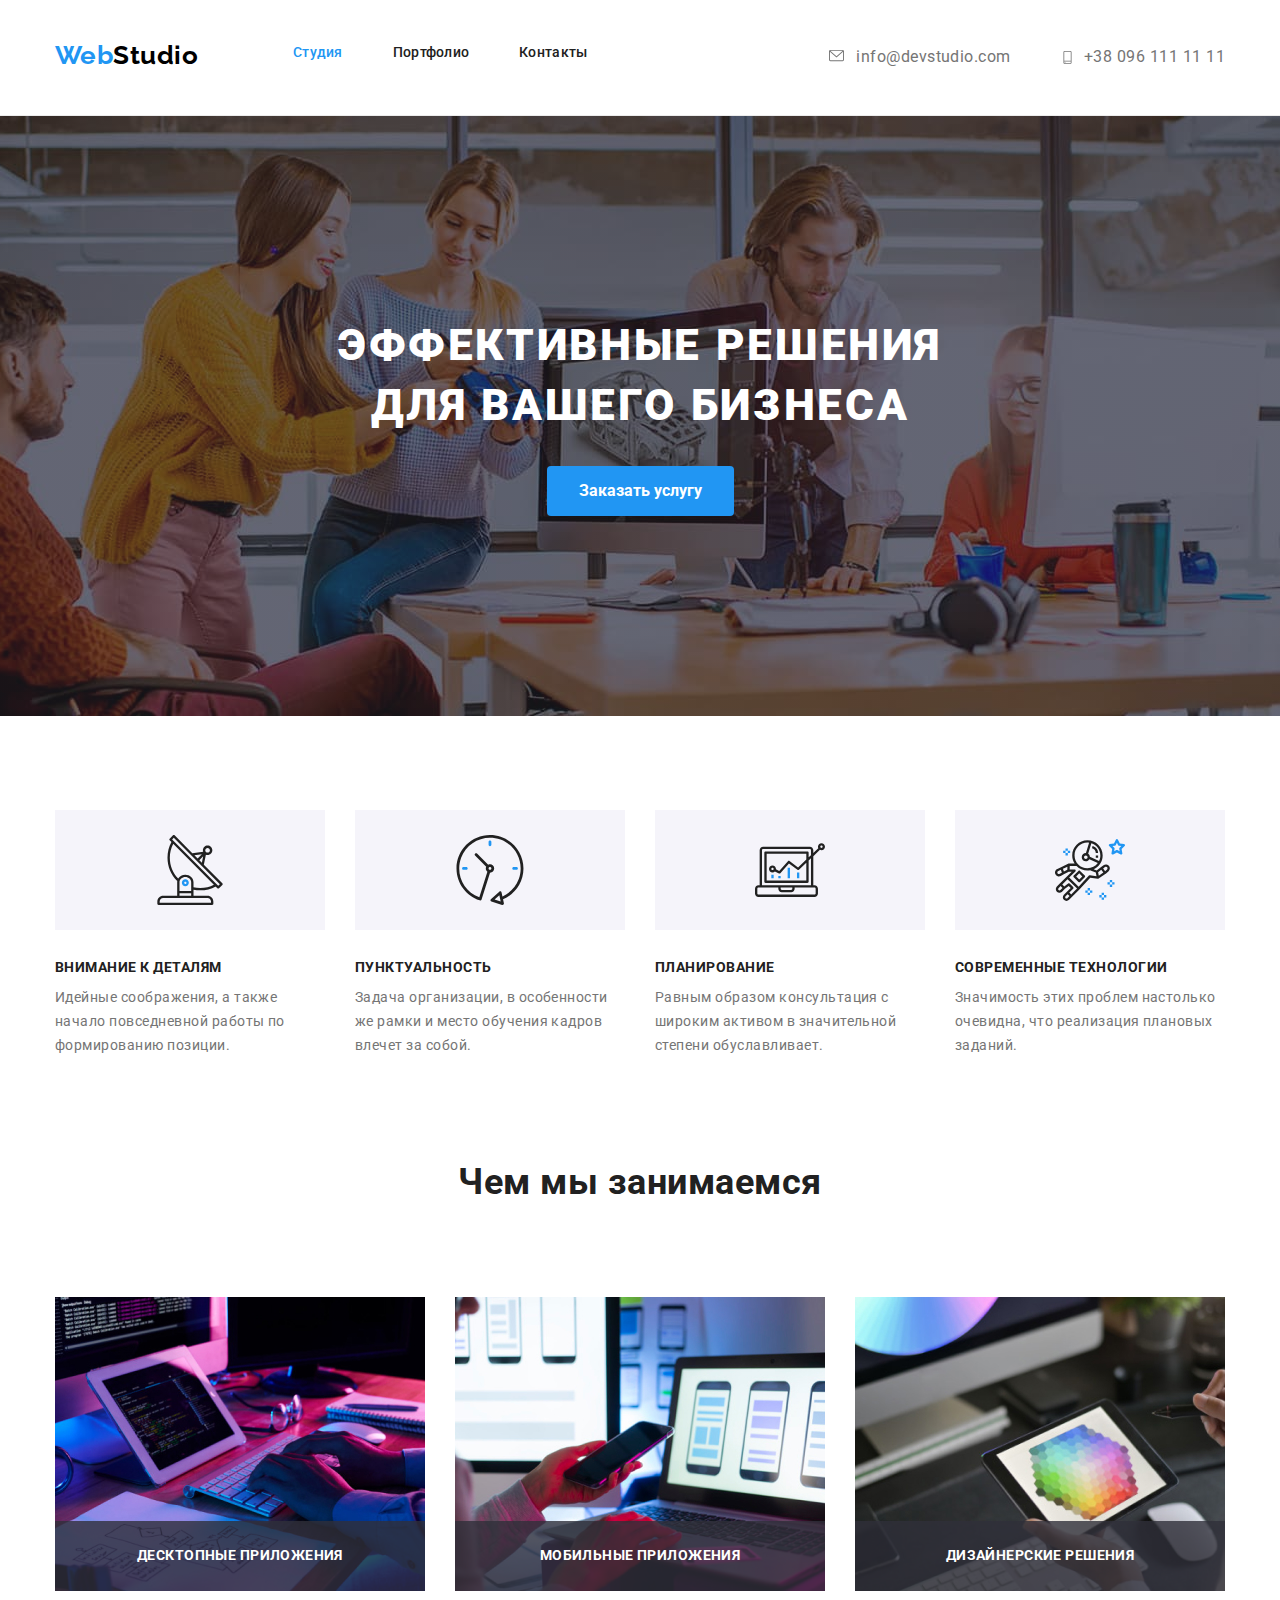
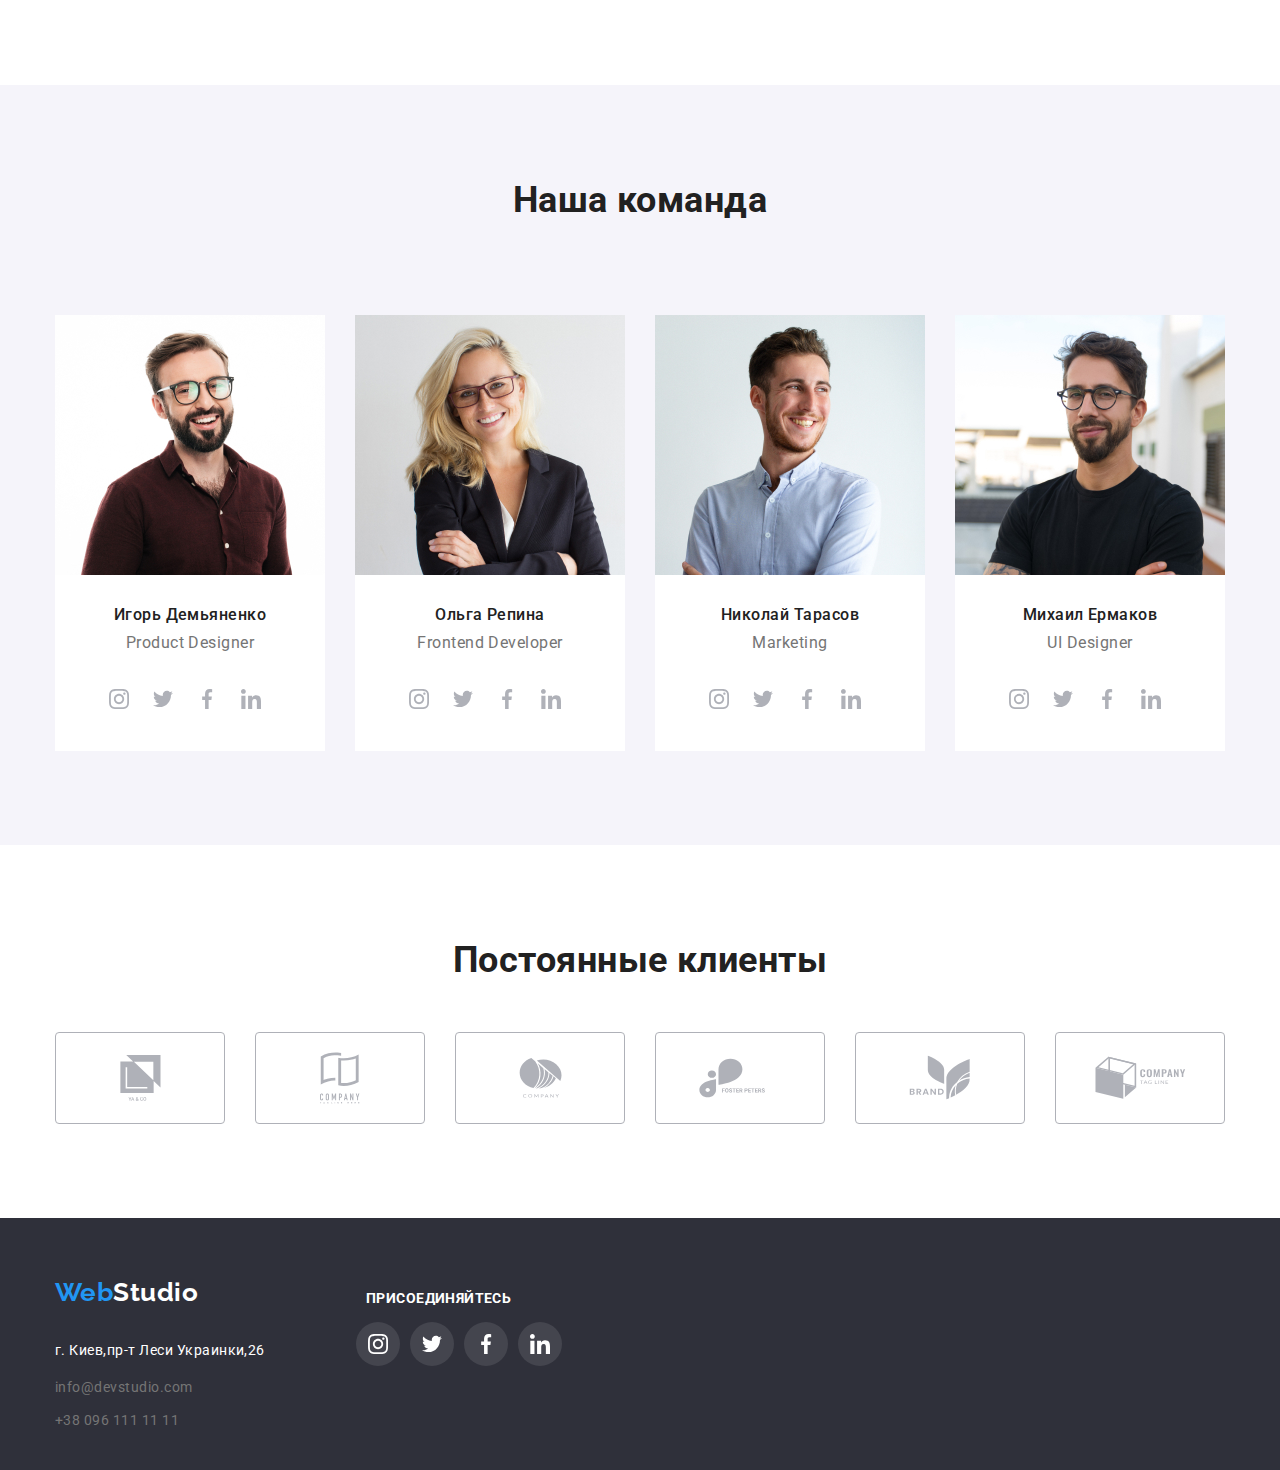
==== commit 01080884: "add" ====
--- a/index.html
+++ b/index.html
@@ -55,7 +55,7 @@
         <!--Герой-->
         <section class="hero">
             <h1 class="hero-title">Эффективные решения для вашего бизнеса</h1>
-            <button type="button" class="hero-button">Заказать услугу</button>
+            <button type="button" class="hero-button" data-modal-open>Заказать услугу</button>
         </section>
         <!--Особенности-->
         <section class="section">
@@ -394,9 +394,13 @@
 
     <!-- Вся твоя разметка, включая разметку модалки -->
 
-    <div class="backdrop is-hiden">
+    <div class="backdrop is-hiden" data-modal>
         <div class="modal">
-        <button class="close-btn" type="close-btn">&#10006</button>
+        <button class="close-btn" type="button" data-modal-close>x
+            <svg class="close-btn-icon" width="11" height="11" >
+                <use href="./images/sprite.svg#icon-close"></use>
+            </svg>
+        </button>
         </div>
     </div>
 
--- a/css/style.css
+++ b/css/style.css
@@ -36,8 +36,8 @@
 }
 img {
   display: block;
-  width: 100%;
-  height: auto;
+  /* width: 100%;
+  height: auto; */
 }
 .list {
   display: flex;
@@ -115,6 +115,7 @@
   text-decoration: none;
 }
 .menu-nav .current {
+  position: relative;
   color: var(--accent-color);
 }
 /* .tect.link.current::after {
@@ -128,6 +129,15 @@
   background: var(--accent-color);
   border-radius: 2px;
 } */
+
+/* .tect.link.current::after {
+  content: "";
+  left: 0;
+bottom: -33px;
+width: 100%;height: 2px;
+background-color:red ;
+transition: 0.3ms; */
+
 /* Контакты */
 .header-icon {
   margin-right: 10px;
@@ -743,13 +753,13 @@
 
 /* ------------MODAL--------- */
 
-/* .backdrop {
+.backdrop {
   width: 100%;
   height: 100%;
-  position: fixed;
+  position: absolute;
   top: 0;
   left: 0;
-  background-color: rgba(0, 0, 0, 0, 0.2);
+  background: rgba(255, 255, 255, 1);
 }
 
 .modal {
@@ -759,19 +769,27 @@
   top: 221px;
   border-radius: 4px;
   background-color: #ffffff;
-  position: absolute;
+  position: fixed;
   left: 50%;
   top: 50%;
   transform: translate(-50%, -50%);
 }
 .close-btn {
   position: absolute;
-  width: 40px;
-  height: 40px;
-  left: 90%;
-  bottom: 90%;
+  width: 18px;
+  height: 18px;
+  right: 8px;
+  top: 8px;
   border-radius: 50%;
-  border: 1px solid #0000001a;
-}
-.backdrop .is-hiden {
-} */
+  border: 1px solid rgba(255, 255, 255, 0.2);
+}
+
+.close-btn-icon {
+  margin-top: 17px;
+  margin-right: 17px;
+}
+.backdrop.is-hiden {
+  visibility: hidden;
+  opacity: 0;
+  pointer-events: none;
+}
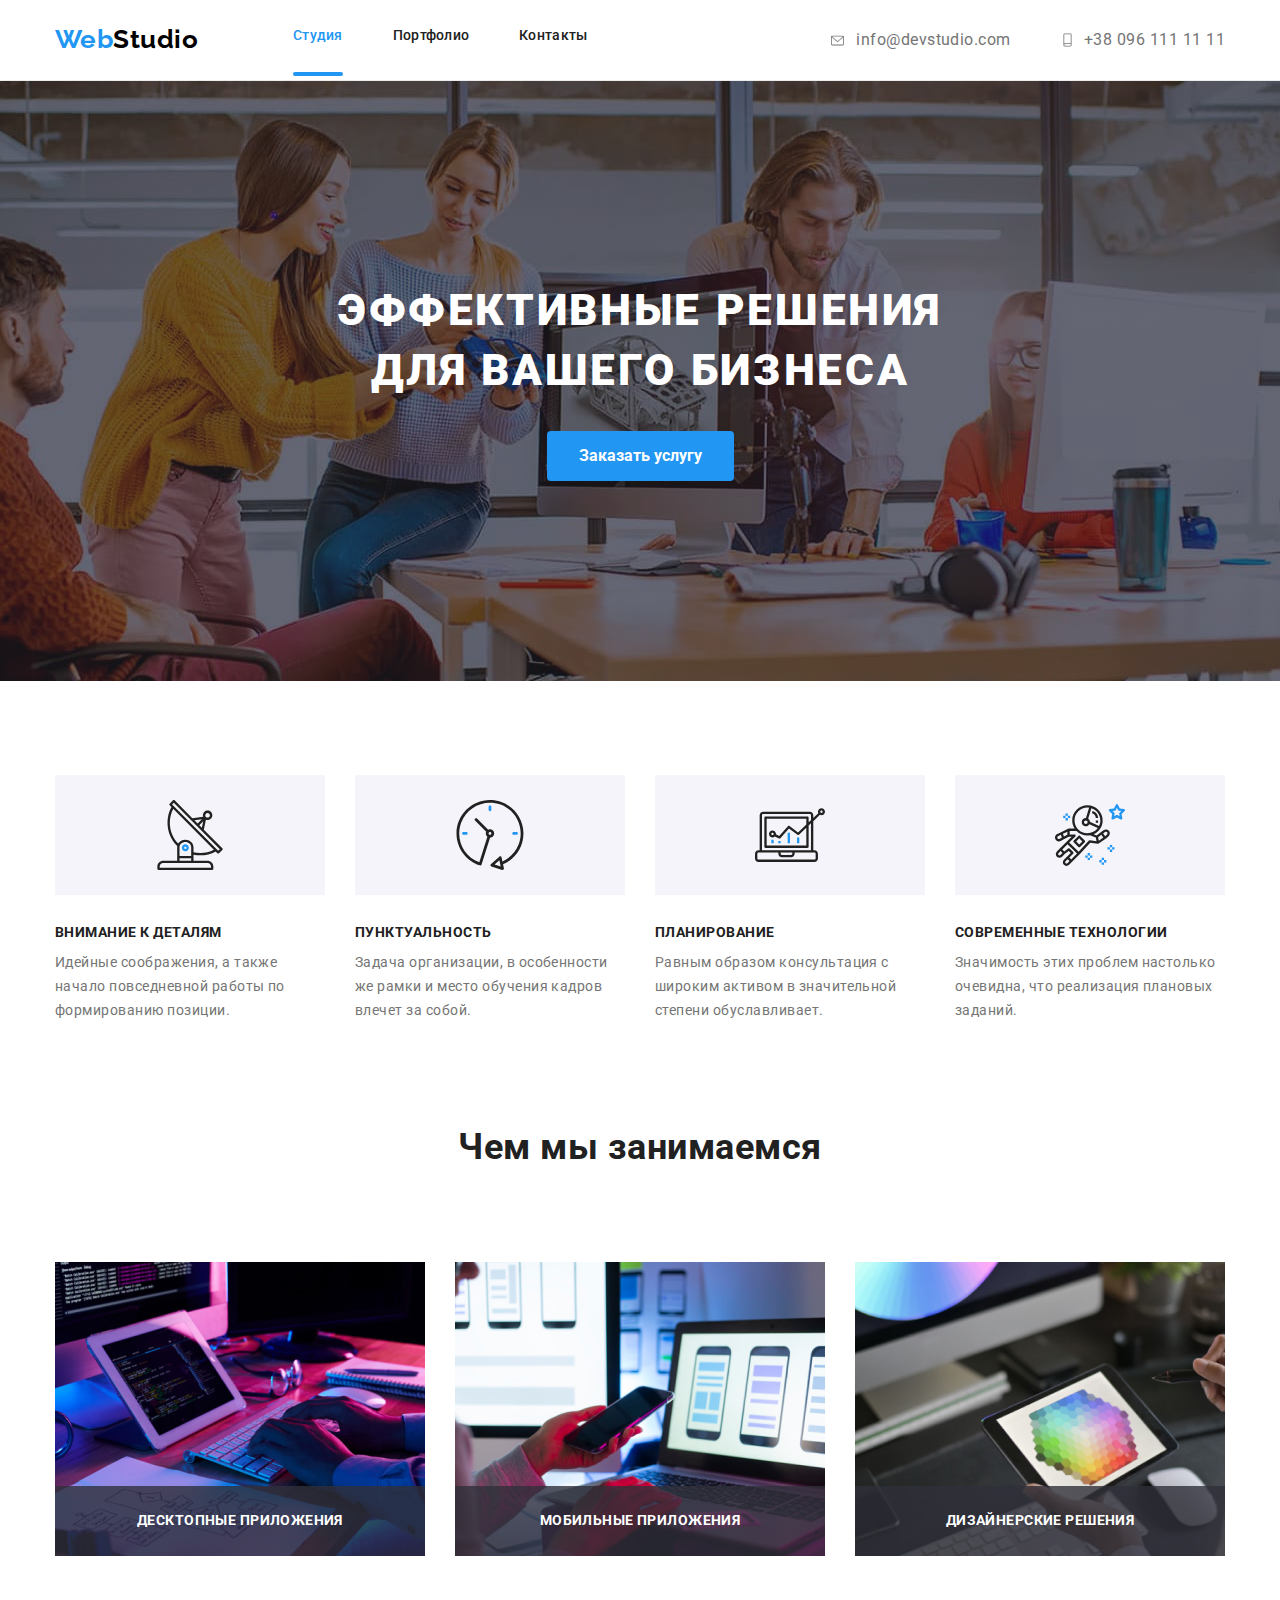
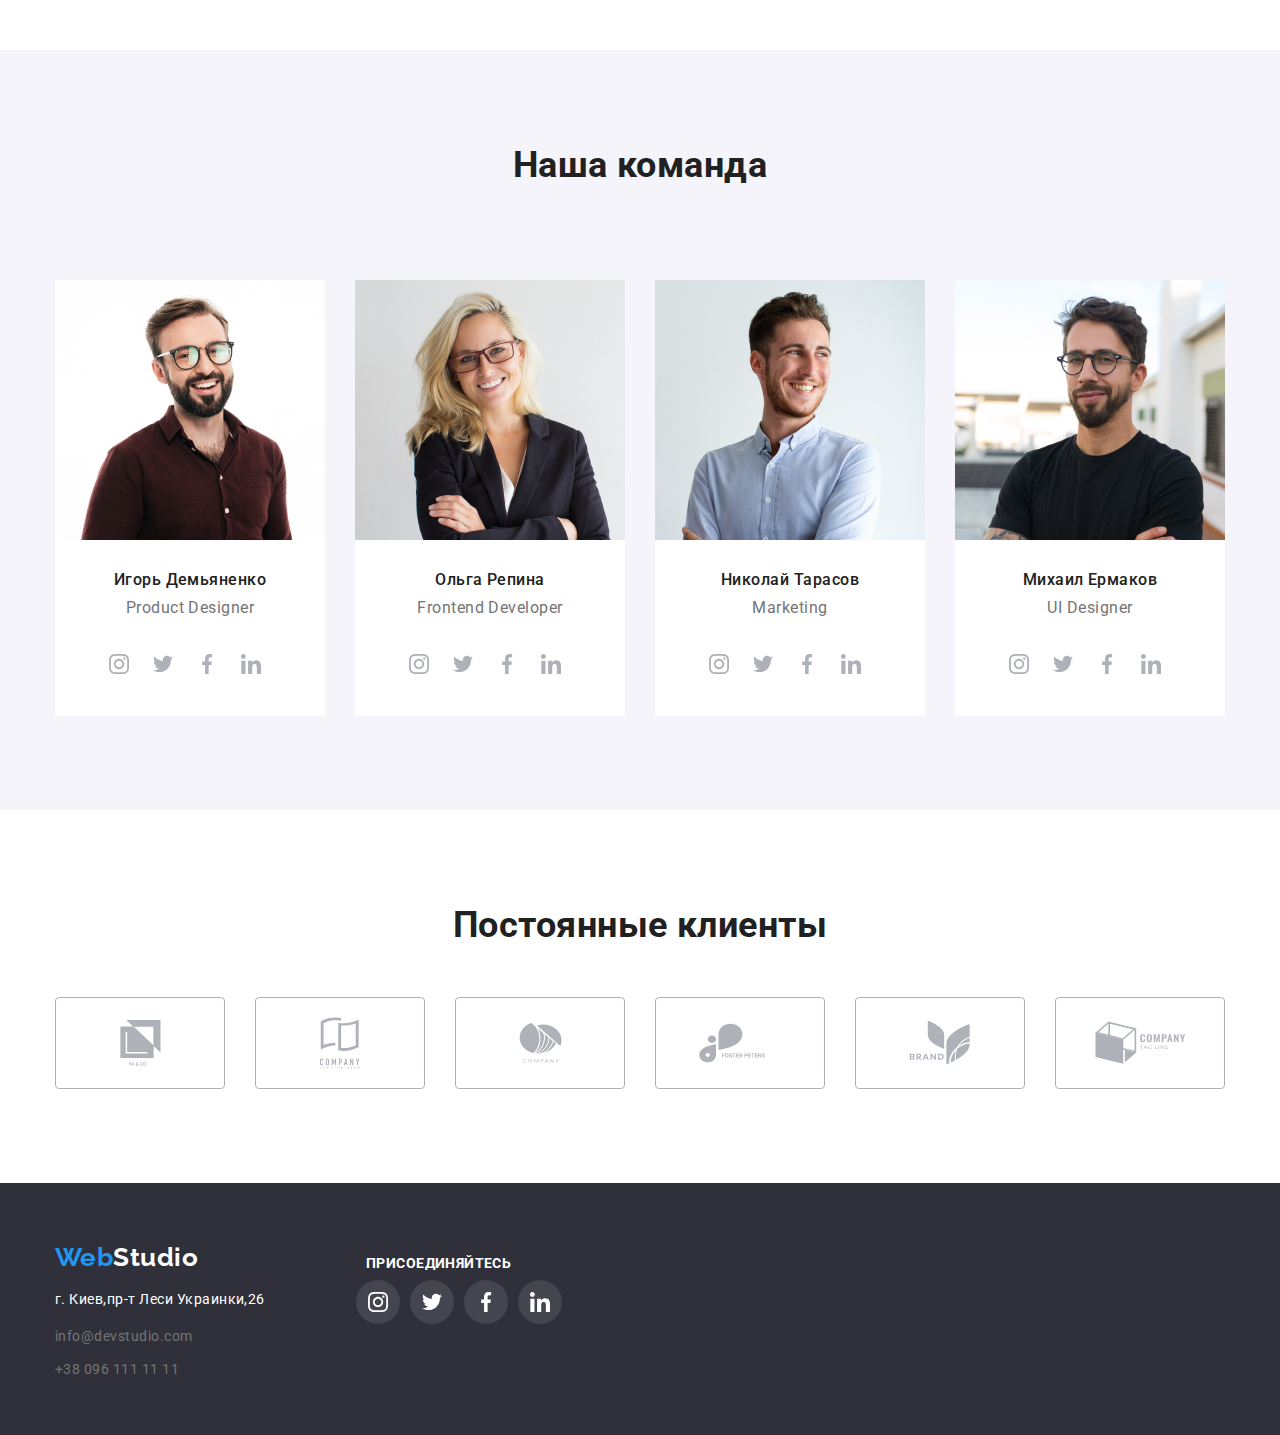
==== commit 4d61b794: "final" ====
--- a/index.html
+++ b/index.html
@@ -32,14 +32,14 @@
             <ul class="header-contact-list">
                 <li class="header-contact-item">
                     <a class="link contact-link" href="mailto:http//info@devstudio.com">
-                        <svg class="header-icon" width="19" height="15">
+                        <svg class="header-icon" width="17" height="13">
                             <use href=./images/sprite.svg#icon-envelope-1></use>
                         </svg>
                     info@devstudio.com</a>
                 </li>
                 <li class="header-contact-item">
                     <a class="link contact-link" href="tel:+380961111111">
-                        <svg class="header-icon" width="13" height="19" >
+                        <svg class="header-icon" width="13" height="16" >
                             <use href=./images/sprite.svg#icon-smartphone-1>
                         </use>
                     </svg>
@@ -394,15 +394,14 @@
 
     <!-- Вся твоя разметка, включая разметку модалки -->
 
-    <div class="backdrop is-hiden" data-modal>
+    <div class="backdrop is-hidden" data-modal>
         <div class="modal">
-        <button class="close-btn" type="button" data-modal-close>x
-            <svg class="close-btn-icon" width="11" height="11" >
+        <button class="close-btn" type="button" data-modal-close>
+            <svg class="close-btn-icon" width="11" height="11">
                 <use href="./images/sprite.svg#icon-close"></use>
             </svg>
         </button>
         </div>
     </div>
-
 <script src="./js/modal.js"></script>
 </body>--- a/css/style.css
+++ b/css/style.css
@@ -26,6 +26,7 @@
 ul {
   padding-left: 0;
   list-style: none;
+  margin: 0;
 }
 
 .link {
@@ -85,11 +86,12 @@
 .menu-nav {
   display: flex;
   margin-left: 93px;
+  align-items: center;
 }
 .menu {
   display: flex;
   align-items: center;
-  padding: 24px 0 25px;
+  /* padding: 24px 0 25px; */
 }
 .test {
   position: relative;
@@ -118,17 +120,17 @@
   position: relative;
   color: var(--accent-color);
 }
-/* .tect.link.current::after {
+.link.current::after {
   content: "";
   display: block;
   position: absolute;
   left: 0;
-  bottom: -1px;
+  bottom: -33px;
   width: 100%;
   height: 4px;
   background: var(--accent-color);
   border-radius: 2px;
-} */
+}
 
 /* .tect.link.current::after {
   content: "";
@@ -177,8 +179,14 @@
   cursor: default;
   margin-left: 50px;
 }
+.header-contact-item {
+  align-items: center;
+}
 
 .contact-link {
+  display: flex;
+  height: 16px;
+  align-items: center;
   color: var(--primary-text-color);
 }
 
@@ -221,6 +229,7 @@
 }
 
 /* hero button */
+
 .hero-button {
   background-color: var(--accent-color);
   color: var(--primary-white-color);
@@ -247,6 +256,7 @@
 }
 
 /* Feature */
+
 .feacher {
   margin-top: 94px;
 }
@@ -557,6 +567,7 @@
   justify-content: center;
   align-items: center;
   background: rgba(255, 255, 255, 0.1);
+  margin-top: 9px;
 }
 
 .footer-social-link:hover {
@@ -720,6 +731,7 @@
   max-width: 370px;
   margin-right: 30px;
   margin-bottom: 30px;
+  position: relative;
 }
 
 .project-item:hover,
@@ -729,6 +741,7 @@
 
 .item-title {
   padding: 20px 24px;
+  position: relative;
 }
 
 .project-item:nth-child(3n) {
@@ -750,16 +763,37 @@
   letter-spacing: 0.03em;
   color: var(--primary-text-color);
 }
+.project-wrap {
+  position: relative;
+  overflow: hidden;
+}
+
+.project-description {
+  line-height: 1.5;
+  padding: 63px 24px;
+  position: absolute;
+  color: rgba(255, 255, 255, 1);
+  background: rgba(33, 150, 243, 0.9);
+  top: 0;
+  left: 0;
+  height: 100%;
+  transform: translateY(100%);
+  transition: transform 250ms linear;
+}
+.project-item:hover .project-description {
+  transform: translateY(0%);
+}
 
 /* ------------MODAL--------- */
 
 .backdrop {
   width: 100%;
   height: 100%;
-  position: absolute;
+  position: fixed;
   top: 0;
   left: 0;
-  background: rgba(255, 255, 255, 1);
+  background: rgba(255, 255, 255, 0.2);
+  opacity: 1;
 }
 
 .modal {
@@ -768,12 +802,13 @@
   left: 536px;
   top: 221px;
   border-radius: 4px;
-  background-color: #ffffff;
-  position: fixed;
+  background: #ffffff;
+  position: absolute;
   left: 50%;
   top: 50%;
   transform: translate(-50%, -50%);
 }
+
 .close-btn {
   position: absolute;
   width: 18px;
@@ -788,8 +823,8 @@
   margin-top: 17px;
   margin-right: 17px;
 }
-.backdrop.is-hiden {
-  visibility: hidden;
+
+.backdrop.is-hidden {
   opacity: 0;
   pointer-events: none;
 }
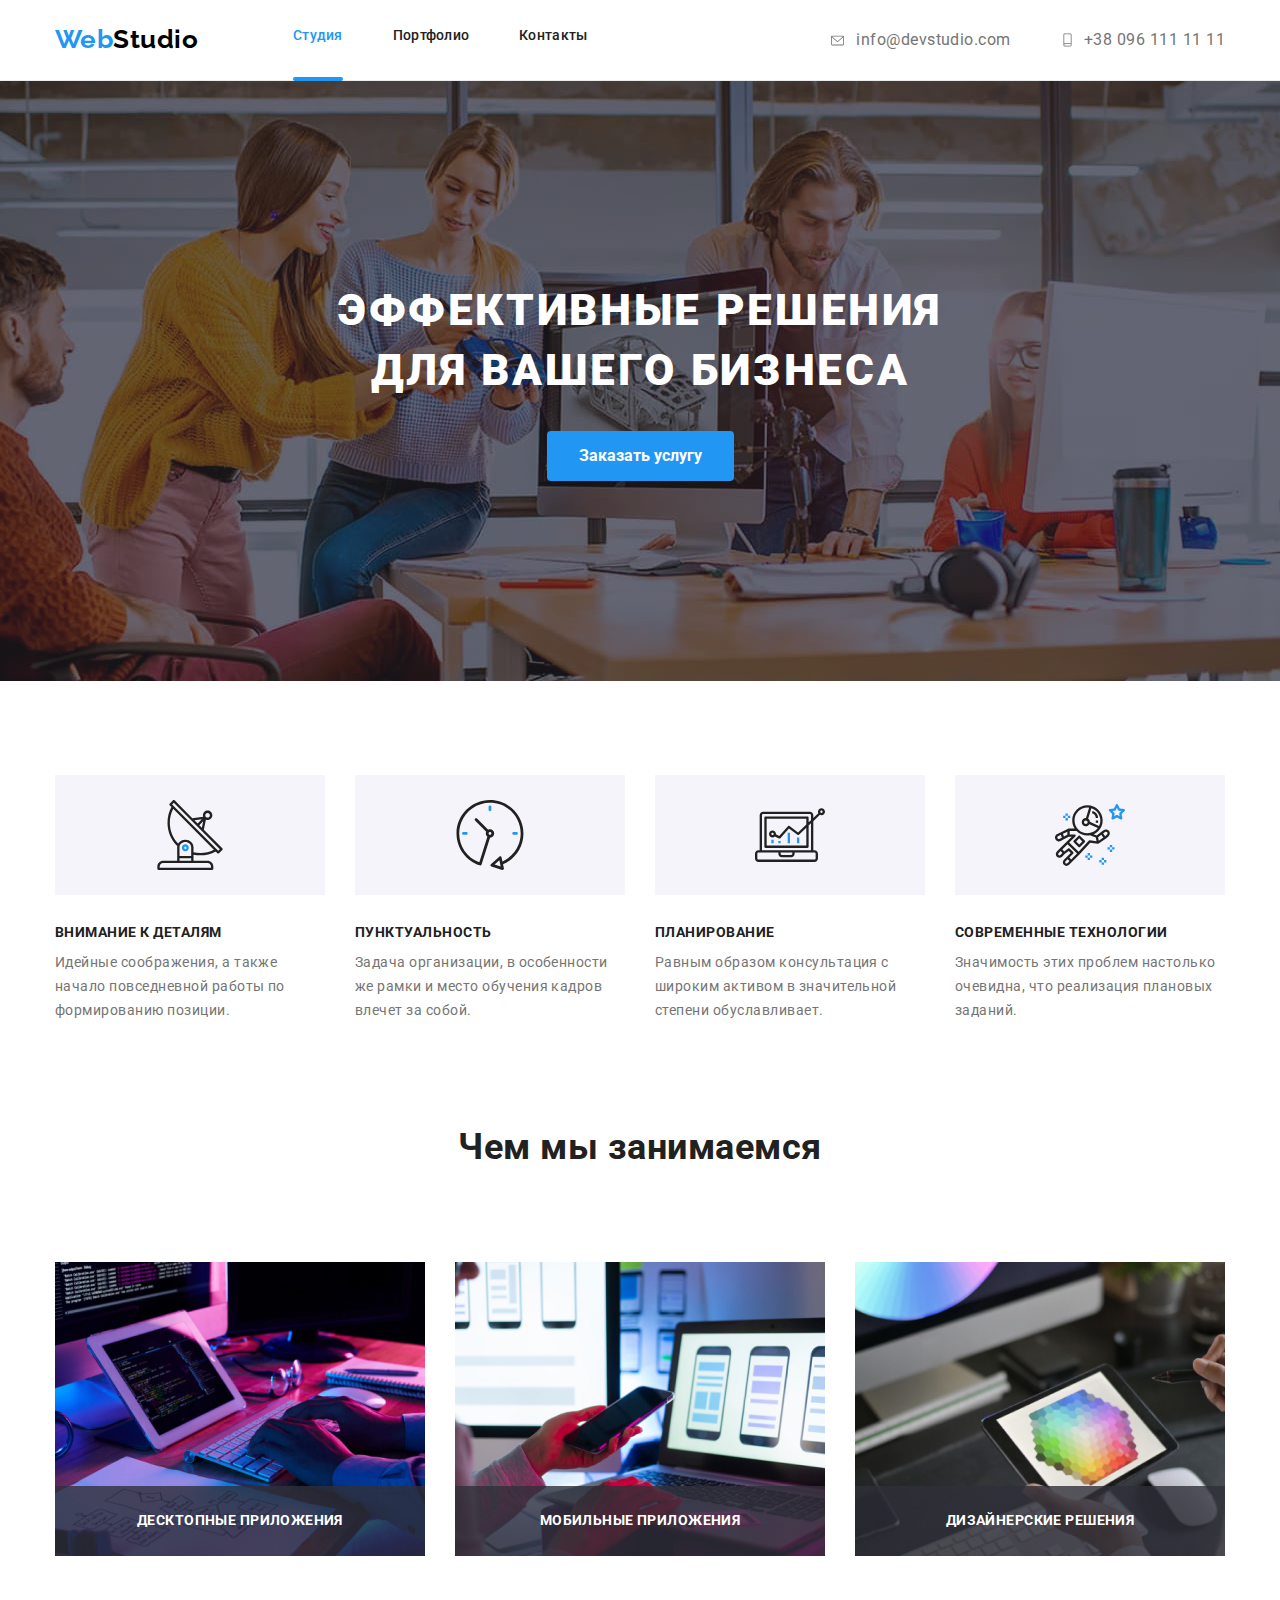
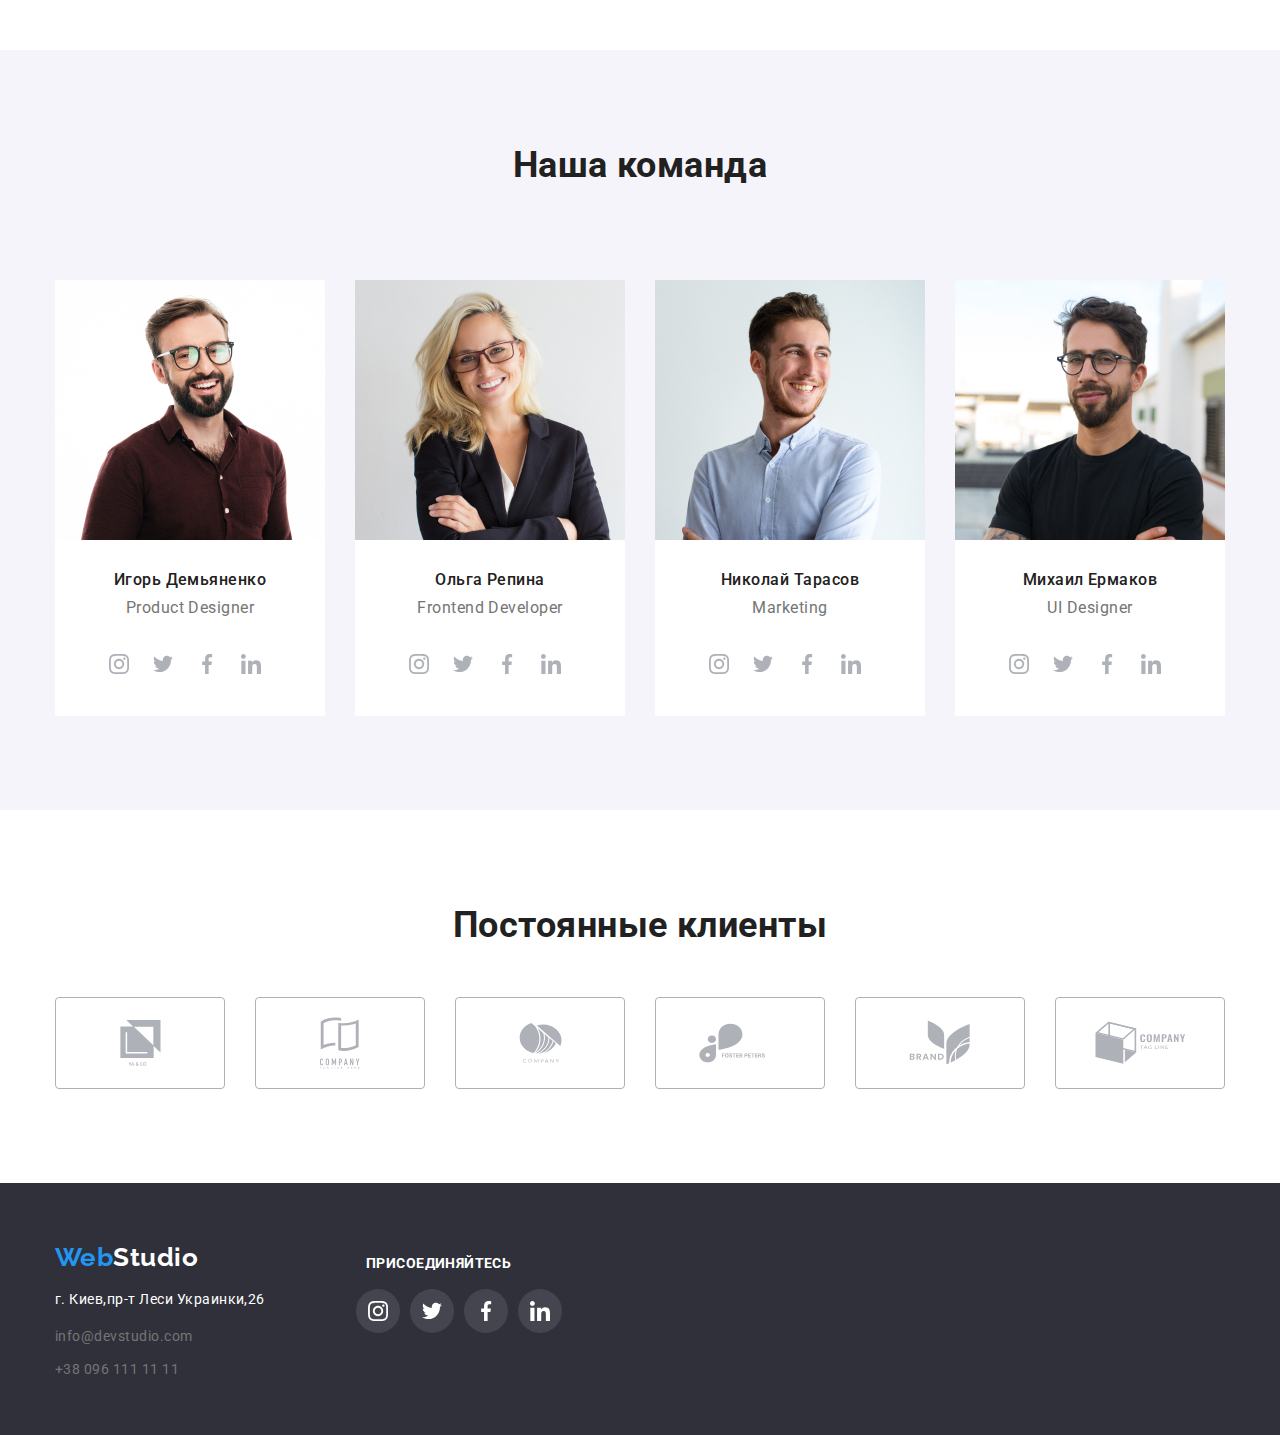
==== commit a82f11a8: "finish" ====
--- a/index.html
+++ b/index.html
@@ -9,7 +9,8 @@
     <link
         href="https://fonts.googleapis.com/css2?family=Raleway:wght@700&family=Roboto:wght@400;500;700;900&display=swap"
         rel="stylesheet">
-    <link rel="stylesheet" href="https://cdnjs.cloudflare.com/ajax/libs/modern-normalize/1.1.0/modern-normalize.min.css">
+    <link rel="stylesheet"
+        href="https://cdnjs.cloudflare.com/ajax/libs/modern-normalize/1.1.0/modern-normalize.min.css">
     <link rel="stylesheet" href="./css/style.css">
 </head>
 
@@ -17,36 +18,36 @@
     <!--header-->
     <header class="page-header">
         <div class="container">
-        <nav class="menu">
-            <a href="./index.html" class="logo"><span class="logo-web">Web</span>Studio</a>
-            <ul class="menu-nav list">
-                <li class="item"><a href="./index.html" class="tect link current">Студия</a></li>
-                <li class="item"><a href="./portfolio.html" class="link">Портфолио</a></li>
-                <li class="item"><a href="" class="link">Контакты</a></li>
-            </ul>
-        </nav>
-        
-
-        <!--tel,mail-->
-        <div class="header-contact">
-            <ul class="header-contact-list">
-                <li class="header-contact-item">
-                    <a class="link contact-link" href="mailto:http//info@devstudio.com">
-                        <svg class="header-icon" width="17" height="13">
-                            <use href=./images/sprite.svg#icon-envelope-1></use>
-                        </svg>
-                    info@devstudio.com</a>
-                </li>
-                <li class="header-contact-item">
-                    <a class="link contact-link" href="tel:+380961111111">
-                        <svg class="header-icon" width="13" height="16" >
-                            <use href=./images/sprite.svg#icon-smartphone-1>
-                        </use>
-                    </svg>
-                        +38 096 111 11 11</a>
-                </li>
-            </ul>
-        </div>
+            <nav class="menu">
+                <a href="./index.html" class="logo"><span class="logo-web">Web</span>Studio</a>
+                <ul class="menu-nav list">
+                    <li class="item"><a href="./index.html" class="tect link current">Студия</a></li>
+                    <li class="item"><a href="./portfolio.html" class="link">Портфолио</a></li>
+                    <li class="item"><a href="" class="link">Контакты</a></li>
+                </ul>
+            </nav>
+
+
+            <!--tel,mail-->
+            <div class="header-contact">
+                <ul class="header-contact-list">
+                    <li class="header-contact-item">
+                        <a class="link contact-link" href="mailto:http//info@devstudio.com">
+                            <svg class="header-icon" width="17" height="13">
+                                <use href=./images/sprite.svg#icon-envelope-1></use>
+                            </svg>
+                            info@devstudio.com</a>
+                    </li>
+                    <li class="header-contact-item">
+                        <a class="link contact-link" href="tel:+380961111111">
+                            <svg class="header-icon" width="13" height="16">
+                                <use href=./images/sprite.svg#icon-smartphone-1>
+                                </use>
+                            </svg>
+                            +38 096 111 11 11</a>
+                    </li>
+                </ul>
+            </div>
         </div>
 
     </header>
@@ -60,81 +61,81 @@
         <!--Особенности-->
         <section class="section">
             <div class="container">
-            <ul class="feature-list list">
-                <!--Feature 1-->
-                <li class="feacher-item">
-                    <div class="circle-out">
+                <ul class="feature-list list">
+                    <!--Feature 1-->
+                    <li class="feacher-item">
+                        <div class="circle-out">
                             <svg class="feacher-icon" width="70" height="70">
                                 <use href="./images/sprite.svg#icon-antenna-1-1"> </use>
                             </svg>
-                        
-                    </div>
-                <h3 class="title">Внимание к деталям</h3>
-                    <p class="text"> Идейные соображения, а также
-                        начало повседневной работы по формированию позиции.
-                    </p>
-                </li>
-                <!--Feature 2-->
-                <li class="feacher-item">
-                    <div class="circle-out">
+
+                        </div>
+                        <h3 class="title">Внимание к деталям</h3>
+                        <p class="text"> Идейные соображения, а также
+                            начало повседневной работы по формированию позиции.
+                        </p>
+                    </li>
+                    <!--Feature 2-->
+                    <li class="feacher-item">
+                        <div class="circle-out">
                             <svg class="feacher-icon" width="70" height="70">
                                 <use href="./images/sprite.svg#icon-clock-1-1"> </use>
                             </svg>
-                    </div>
-                    <h3 class="title">Пунктуальность</h3>
-                    <p class="text">Задача организации, в особенности же рамки
-                        и место обучения кадров влечет за собой.</p>
-                </li>
-                <!--Feature 3-->
-                <li class="feacher-item">
-                    <div class="circle-out">
+                        </div>
+                        <h3 class="title">Пунктуальность</h3>
+                        <p class="text">Задача организации, в особенности же рамки
+                            и место обучения кадров влечет за собой.</p>
+                    </li>
+                    <!--Feature 3-->
+                    <li class="feacher-item">
+                        <div class="circle-out">
                             <svg class="feacher-icon" width="70" height="70">
                                 <use href="./images/sprite.svg#icon-diagram-1-1"> </use>
                             </svg>
-                    </div>
-                    <h3 class="title">Планирование</h3>
-                    <p class="text">Равным образом консультация с широким
-                        активом в значительной степени обуславливает.</p>
-                </li>
-                <!--Feature 4-->
-                <li class="feacher-item">
-                    <div class="circle-out">
-                            <svg class="feacher-icon  class="client-logo width="70" height="70">
+                        </div>
+                        <h3 class="title">Планирование</h3>
+                        <p class="text">Равным образом консультация с широким
+                            активом в значительной степени обуславливает.</p>
+                    </li>
+                    <!--Feature 4-->
+                    <li class="feacher-item">
+                        <div class="circle-out">
+                            <svg class="feacher-icon  class=" client-logo width="70" height="70">
                                 <use href="./images/sprite.svg#icon-astronaut-1-1"> </use>
                             </svg>
-                    </div>
-                    <h3 class="title">Современные технологии</h3>
-                    <p class="text">Значимость этих проблем настолько очевидна,
-                        что реализация плановых заданий.</p>
-                </li>
-            </ul>
+                        </div>
+                        <h3 class="title">Современные технологии</h3>
+                        <p class="text">Значимость этих проблем настолько очевидна,
+                            что реализация плановых заданий.</p>
+                    </li>
+                </ul>
             </div>
         </section>
         <!--Чем мы занимаемся-->
         <section class="section">
-            
+
             <div class="container">
                 <h2 class="section-title">Чем мы занимаемся</h2>
-            <ul class="work-list list">
-                <li class="section-work-item">
-                    <img src="./images/img1.jpg" alt="картинка програмирование" width="370">
-                    <div class="work-bg">
-                        <p class="work-up-bg">Десктопные приложения</p>
-                    </div>
-                </li>
-                <li class="section-work-item">
-                    <img src="./images/img2.jpg" alt="картинка дизайн приложений" width="370">
-                    <div class="work-bg">
-                        <p class="work-up-bg">Мобильные приложения</p>
-                    </div>
-                </li>
-                <li class="section-work-item">
-                    <img src="./images/img3.jpg" alt="картинка графический дизайн" width="370">
-                    <div class="work-bg">
-                        <p class="work-up-bg">Дизайнерские решения</p>
-                    </div>
-                </li>
-            </ul>
+                <ul class="work-list list">
+                    <li class="section-work-item">
+                        <img src="./images/img1.jpg" alt="картинка програмирование" width="370">
+                        <div class="work-bg">
+                            <p class="work-up-bg">Десктопные приложения</p>
+                        </div>
+                    </li>
+                    <li class="section-work-item">
+                        <img src="./images/img2.jpg" alt="картинка дизайн приложений" width="370">
+                        <div class="work-bg">
+                            <p class="work-up-bg">Мобильные приложения</p>
+                        </div>
+                    </li>
+                    <li class="section-work-item">
+                        <img src="./images/img3.jpg" alt="картинка графический дизайн" width="370">
+                        <div class="work-bg">
+                            <p class="work-up-bg">Дизайнерские решения</p>
+                        </div>
+                    </li>
+                </ul>
             </div>
         </section>
         <!--Наша команда-->
@@ -150,31 +151,31 @@
                             <ul class="team-social-list">
                                 <li class="team-social-item">
                                     <a class="team-social-link" href="">
-                                    <svg class="team-social-icon" width="20" height="20">
-                                        <use href="./images/sprite.svg#icon-instagram-2-1"></use>
-                                    </svg>
-                                    </a>
-                                </li>
-                                <li class="team-social-item">
-                                    <a class="team-social-link" href="">
-                                    <svg class="team-social-icon" width="20" height="20">
-                                        <use href="./images/sprite.svg#icon-twitter-1-1"></use>
-                                    </svg>
-                                    </a>
-                                </li>
-                                <li class="team-social-item">
-                                    <a class="team-social-link" href="">
-                                    <svg class="team-social-icon" width="20" height="20">
-                                        <use href="./images/sprite.svg#icon-facebook-1-1"></use>
-                                    </svg>
-                                    </a>
-                                </li>
-                                <li class="team-social-item">
-                                    <a class="team-social-link" href="">
-                                    <svg class="team-social-icon" width="20" height="20">
-                                        <use href="./images/sprite.svg#icon-linkedin-1-1"></use>
-                                    </svg>
-                                </a>
+                                        <svg class="team-social-icon" width="20" height="20">
+                                            <use href="./images/sprite.svg#icon-instagram-2-1"></use>
+                                        </svg>
+                                    </a>
+                                </li>
+                                <li class="team-social-item">
+                                    <a class="team-social-link" href="">
+                                        <svg class="team-social-icon" width="20" height="20">
+                                            <use href="./images/sprite.svg#icon-twitter-1-1"></use>
+                                        </svg>
+                                    </a>
+                                </li>
+                                <li class="team-social-item">
+                                    <a class="team-social-link" href="">
+                                        <svg class="team-social-icon" width="20" height="20">
+                                            <use href="./images/sprite.svg#icon-facebook-1-1"></use>
+                                        </svg>
+                                    </a>
+                                </li>
+                                <li class="team-social-item">
+                                    <a class="team-social-link" href="">
+                                        <svg class="team-social-icon" width="20" height="20">
+                                            <use href="./images/sprite.svg#icon-linkedin-1-1"></use>
+                                        </svg>
+                                    </a>
                                 </li>
                             </ul>
                         </div>
@@ -187,30 +188,30 @@
                             <ul class="team-social-list">
                                 <li class="team-social-item">
                                     <a class="team-social-link" href="">
-                                    <svg class="team-social-icon" width="20" height="20">
-                                        <use href="./images/sprite.svg#icon-instagram-2-1"></use>
-                                    </svg>
-                                    </a>
-                                </li>
-                                <li class="team-social-item">
-                                    <a class="team-social-link" href="">
-                                    <svg class="team-social-icon" width="20" height="20">
-                                        <use href="./images/sprite.svg#icon-twitter-1-1"></use>
-                                    </svg>
-                                    </a>
-                                </li>
-                                <li class="team-social-item">
-                                    <a class="team-social-link" href="">
-                                    <svg class="team-social-icon" width="20" height="20">
-                                        <use href="./images/sprite.svg#icon-facebook-1-1"></use>
-                                    </svg>
-                                    </a>
-                                </li>
-                                <li class="team-social-item">
-                                    <a class="team-social-link" href="">
-                                    <svg class="team-social-icon" width="20" height="20">
-                                        <use href="./images/sprite.svg#icon-linkedin-1-1"></use>
-                                    </svg>
+                                        <svg class="team-social-icon" width="20" height="20">
+                                            <use href="./images/sprite.svg#icon-instagram-2-1"></use>
+                                        </svg>
+                                    </a>
+                                </li>
+                                <li class="team-social-item">
+                                    <a class="team-social-link" href="">
+                                        <svg class="team-social-icon" width="20" height="20">
+                                            <use href="./images/sprite.svg#icon-twitter-1-1"></use>
+                                        </svg>
+                                    </a>
+                                </li>
+                                <li class="team-social-item">
+                                    <a class="team-social-link" href="">
+                                        <svg class="team-social-icon" width="20" height="20">
+                                            <use href="./images/sprite.svg#icon-facebook-1-1"></use>
+                                        </svg>
+                                    </a>
+                                </li>
+                                <li class="team-social-item">
+                                    <a class="team-social-link" href="">
+                                        <svg class="team-social-icon" width="20" height="20">
+                                            <use href="./images/sprite.svg#icon-linkedin-1-1"></use>
+                                        </svg>
                                     </a>
                                 </li>
                             </ul>
@@ -224,30 +225,30 @@
                             <ul class="team-social-list">
                                 <li class="team-social-item">
                                     <a class="team-social-link" href="">
-                                    <svg class="team-social-icon" width="20" height="20">
-                                        <use href="./images/sprite.svg#icon-instagram-2-1"></use>
-                                    </svg>
-                                    </a>
-                                </li>
-                                <li class="team-social-item">
-                                    <a class="team-social-link" href="">
-                                    <svg class="team-social-icon" width="20" height="20">
-                                        <use href="./images/sprite.svg#icon-twitter-1-1"></use>
-                                    </svg>
-                                    </a>
-                                </li>
-                                <li class="team-social-item">
-                                    <a class="team-social-link" href="">
-                                    <svg class="team-social-icon" width="20" height="20">
-                                        <use href="./images/sprite.svg#icon-facebook-1-1"></use>
-                                    </svg>
-                                </a>
-                                </li>
-                                <li class="team-social-item">
-                                    <a class="team-social-link" href="">
-                                    <svg class="team-social-icon" width="20" height="20">
-                                        <use href="./images/sprite.svg#icon-linkedin-1-1"></use>
-                                    </svg>
+                                        <svg class="team-social-icon" width="20" height="20">
+                                            <use href="./images/sprite.svg#icon-instagram-2-1"></use>
+                                        </svg>
+                                    </a>
+                                </li>
+                                <li class="team-social-item">
+                                    <a class="team-social-link" href="">
+                                        <svg class="team-social-icon" width="20" height="20">
+                                            <use href="./images/sprite.svg#icon-twitter-1-1"></use>
+                                        </svg>
+                                    </a>
+                                </li>
+                                <li class="team-social-item">
+                                    <a class="team-social-link" href="">
+                                        <svg class="team-social-icon" width="20" height="20">
+                                            <use href="./images/sprite.svg#icon-facebook-1-1"></use>
+                                        </svg>
+                                    </a>
+                                </li>
+                                <li class="team-social-item">
+                                    <a class="team-social-link" href="">
+                                        <svg class="team-social-icon" width="20" height="20">
+                                            <use href="./images/sprite.svg#icon-linkedin-1-1"></use>
+                                        </svg>
                                     </a>
                                 </li>
                             </ul>
@@ -261,30 +262,30 @@
                             <ul class="team-social-list">
                                 <li class="team-social-item">
                                     <a class="team-social-link" href="">
-                                    <svg class="team-social-icon" width="20" height="20">
-                                        <use href="./images/sprite.svg#icon-instagram-2-1"></use>
-                                    </svg>
-                                    </a>
-                                </li>
-                                <li class="team-social-item">
-                                    <a class="team-social-link" href="">
-                                    <svg class="team-social-icon" width="20" height="20">
-                                        <use href="./images/sprite.svg#icon-twitter-1-1"></use>
-                                    </svg>
-                                    </a>
-                                </li>
-                                <li class="team-social-item">
-                                    <a class="team-social-link" href="">
-                                    <svg class="team-social-icon" width="20" height="20">
-                                        <use href="./images/sprite.svg#icon-facebook-1-1"></use>
-                                    </svg>
-                                    </a>
-                                </li>
-                                <li class="team-social-item">
-                                    <a class="team-social-link" href="">
-                                    <svg class="team-social-icon" width="20" height="20">
-                                        <use href="./images/sprite.svg#icon-linkedin-1-1"></use>
-                                    </svg>
+                                        <svg class="team-social-icon" width="20" height="20">
+                                            <use href="./images/sprite.svg#icon-instagram-2-1"></use>
+                                        </svg>
+                                    </a>
+                                </li>
+                                <li class="team-social-item">
+                                    <a class="team-social-link" href="">
+                                        <svg class="team-social-icon" width="20" height="20">
+                                            <use href="./images/sprite.svg#icon-twitter-1-1"></use>
+                                        </svg>
+                                    </a>
+                                </li>
+                                <li class="team-social-item">
+                                    <a class="team-social-link" href="">
+                                        <svg class="team-social-icon" width="20" height="20">
+                                            <use href="./images/sprite.svg#icon-facebook-1-1"></use>
+                                        </svg>
+                                    </a>
+                                </li>
+                                <li class="team-social-item">
+                                    <a class="team-social-link" href="">
+                                        <svg class="team-social-icon" width="20" height="20">
+                                            <use href="./images/sprite.svg#icon-linkedin-1-1"></use>
+                                        </svg>
                                     </a>
                                 </li>
                             </ul>
@@ -295,48 +296,48 @@
         </section>
         <section class="section section-client">
             <div class="container">
-            <h2 class="client-title">Постоянные клиенты</h2>
+                <h2 class="client-title">Постоянные клиенты</h2>
                 <ul class="client-list">
                     <li class="client-item">
                         <a class="client-link" href="">
-                        <svg class="client-icon" width="41" height="46">
-                            <use href="./images/sprite.svg#icon-logo-1"></use>
-                        </svg>
-                        </a>
-                    </li>
-                    <li class="client-item">
-                        <a class="client-link" href="">
-                        <svg class="client-icon" width="40" height="52">
-                            <use href="./images/sprite.svg#icon-logo-2"></use>
-                        </svg>
-                        </a>
-                    </li>
-                    <li class="client-item">
-                        <a class="client-link" href="">
-                        <svg class="client-icon" width="43" height="41">
-                            <use href="./images/sprite.svg#icon-logo-3"></use>
-                        </svg>
-                        </a>
-                    </li>
-                    <li class="client-item">
-                        <a class="client-link" href="">
-                        <svg class="client-icon" width="84" height="40">
-                            <use href="./images/sprite.svg#icon-logo-4"></use>
-                        </svg>
-                        </a>
-                    </li>
-                    <li class="client-item">
-                        <a class="client-link" href="">
-                        <svg class="client-icon" width="62" height="45">
-                            <use href="./images/sprite.svg#icon-logo-5"></use>
-                        </svg>
-                        </a>
-                    </li>
-                    <li class="client-item">
-                        <a class="client-link" href="">
-                        <svg class="client-icon" width="93" height="43">
-                            <use href="./images/sprite.svg#icon-logo-6"></use>
-                        </svg>
+                            <svg class="client-icon" width="41" height="46">
+                                <use href="./images/sprite.svg#icon-logo-1"></use>
+                            </svg>
+                        </a>
+                    </li>
+                    <li class="client-item">
+                        <a class="client-link" href="">
+                            <svg class="client-icon" width="40" height="52">
+                                <use href="./images/sprite.svg#icon-logo-2"></use>
+                            </svg>
+                        </a>
+                    </li>
+                    <li class="client-item">
+                        <a class="client-link" href="">
+                            <svg class="client-icon" width="43" height="41">
+                                <use href="./images/sprite.svg#icon-logo-3"></use>
+                            </svg>
+                        </a>
+                    </li>
+                    <li class="client-item">
+                        <a class="client-link" href="">
+                            <svg class="client-icon" width="84" height="40">
+                                <use href="./images/sprite.svg#icon-logo-4"></use>
+                            </svg>
+                        </a>
+                    </li>
+                    <li class="client-item">
+                        <a class="client-link" href="">
+                            <svg class="client-icon" width="62" height="45">
+                                <use href="./images/sprite.svg#icon-logo-5"></use>
+                            </svg>
+                        </a>
+                    </li>
+                    <li class="client-item">
+                        <a class="client-link" href="">
+                            <svg class="client-icon" width="93" height="43">
+                                <use href="./images/sprite.svg#icon-logo-6"></use>
+                            </svg>
                         </a>
                     </li>
                 </ul>
@@ -347,47 +348,51 @@
     <footer class="page-footer">
         <div class="container">
             <div class="footer-left">
-            <a href="./index.html" class="logo"> <span class="logo-web">Web</span>Studio</a>
-            <div class="footer-address">
-                <ul class="address">
-                <li class="item"><p class="text">г. Киев,пр-т Леси Украинки,26</p></li>
-                <li class="item"><a class="text-1" href="mailto:http//info@devstudio.com">info@devstudio.com</a></li>
-                <li class="item"><a class="text-1" href="tel:+380961111111">+38 096 111 11 11</a></li>
-                </ul>
-            </div>
+                <a href="./index.html" class="logo"> <span class="logo-web">Web</span>Studio</a>
+
+                <div class="footer-address">
+                    <ul class="address">
+                        <li class="item">
+                            <p class="text">г. Киев,пр-т Леси Украинки,26</p>
+                        </li>
+                        <li class="item"><a class="text-1" href="mailto:http//info@devstudio.com">info@devstudio.com</a>
+                        </li>
+                        <li class="item"><a class="text-1" href="tel:+380961111111">+38 096 111 11 11</a></li>
+                    </ul>
+                </div>
             </div>
             <div class="footer-rigth">
                 <h2 class="footer-right-title">присоединяйтесь</h2>
-            <ul class="footer-social-list">
-                <li class="footer-social-item">
-                    <a class="footer-social-link" href="">
-                        <svg class="footer-social-icon" width="20" height="20">
-                            <use href="./images/sprite.svg#icon-instagram-2-1"></use>
-                        </svg>
-                    </a>
-                </li>
-                <li class="footer-social-item">
-                    <a class="footer-social-link" href="">
-                        <svg class="footer-social-icon" width="20" height="20">
-                            <use href="./images/sprite.svg#icon-twitter-1-1"></use>
-                        </svg>
-                    </a>
-                </li>
-                <li class="footer-social-item">
-                    <a class="footer-social-link" href="">
-                        <svg class="footer-social-icon" width="20" height="20">
-                            <use href="./images/sprite.svg#icon-facebook-1-1"></use>
-                        </svg>
-                    </a>
-                </li>
-                <li class="footer-social-item">
-                    <a class="footer-social-link" href="">
-                        <svg class="footer-social-icon" width="20" height="20">
-                            <use href="./images/sprite.svg#icon-linkedin-1-1"></use>
-                        </svg>
-                    </a>
-                </li>
-            </ul>
+                <ul class="footer-social-list">
+                    <li class="footer-social-item">
+                        <a class="footer-social-link" href="">
+                            <svg class="footer-social-icon" width="20" height="20">
+                                <use href="./images/sprite.svg#icon-instagram-2-1"></use>
+                            </svg>
+                        </a>
+                    </li>
+                    <li class="footer-social-item">
+                        <a class="footer-social-link" href="">
+                            <svg class="footer-social-icon" width="20" height="20">
+                                <use href="./images/sprite.svg#icon-twitter-1-1"></use>
+                            </svg>
+                        </a>
+                    </li>
+                    <li class="footer-social-item">
+                        <a class="footer-social-link" href="">
+                            <svg class="footer-social-icon" width="20" height="20">
+                                <use href="./images/sprite.svg#icon-facebook-1-1"></use>
+                            </svg>
+                        </a>
+                    </li>
+                    <li class="footer-social-item">
+                        <a class="footer-social-link" href="">
+                            <svg class="footer-social-icon" width="20" height="20">
+                                <use href="./images/sprite.svg#icon-linkedin-1-1"></use>
+                            </svg>
+                        </a>
+                    </li>
+                </ul>
             </div>
         </div>
     </footer>
@@ -396,12 +401,12 @@
 
     <div class="backdrop is-hidden" data-modal>
         <div class="modal">
-        <button class="close-btn" type="button" data-modal-close>
-            <svg class="close-btn-icon" width="11" height="11">
-                <use href="./images/sprite.svg#icon-close"></use>
-            </svg>
-        </button>
+            <button class="close-btn" type="button" data-modal-close>
+                <svg class="close-btn-icon" width="11" height="11">
+                    <use href="./images/sprite.svg#icon-close"></use>
+                </svg>
+            </button>
         </div>
     </div>
-<script src="./js/modal.js"></script>
+    <script src="./js/modal.js"></script>
 </body>--- a/css/style.css
+++ b/css/style.css
@@ -125,7 +125,7 @@
   display: block;
   position: absolute;
   left: 0;
-  bottom: -33px;
+  bottom: -38px;
   width: 100%;
   height: 4px;
   background: var(--accent-color);
@@ -545,6 +545,7 @@
   letter-spacing: 0.03em;
   text-transform: uppercase;
   padding-left: 10px;
+  padding-bottom: 9px;
   color: #ffffff;
 }
 
@@ -594,7 +595,7 @@
 
 .footer-address {
   width: 240px;
-  height: 81;
+  /* height: 81px; */
   margin-bottom: 60px;
 }
 
@@ -602,7 +603,7 @@
   display: flex;
   flex-direction: column;
   margin-bottom: 9px;
-  margin-bottom: 9px;
+  list-style: none;
 }
 
 .item {
@@ -793,6 +794,7 @@
   top: 0;
   left: 0;
   background: rgba(255, 255, 255, 0.2);
+  transition: transform 250ms;
   opacity: 1;
 }
 
@@ -811,17 +813,17 @@
 
 .close-btn {
   position: absolute;
-  width: 18px;
-  height: 18px;
-  right: 8px;
-  top: 8px;
+  width: 30px;
+  height: 30px;
+  right: 13px;
+  top: 13px;
   border-radius: 50%;
   border: 1px solid rgba(255, 255, 255, 0.2);
 }
 
 .close-btn-icon {
-  margin-top: 17px;
-  margin-right: 17px;
+  /* margin-top: 3px;
+  margin-right: -1px; */
 }
 
 .backdrop.is-hidden {
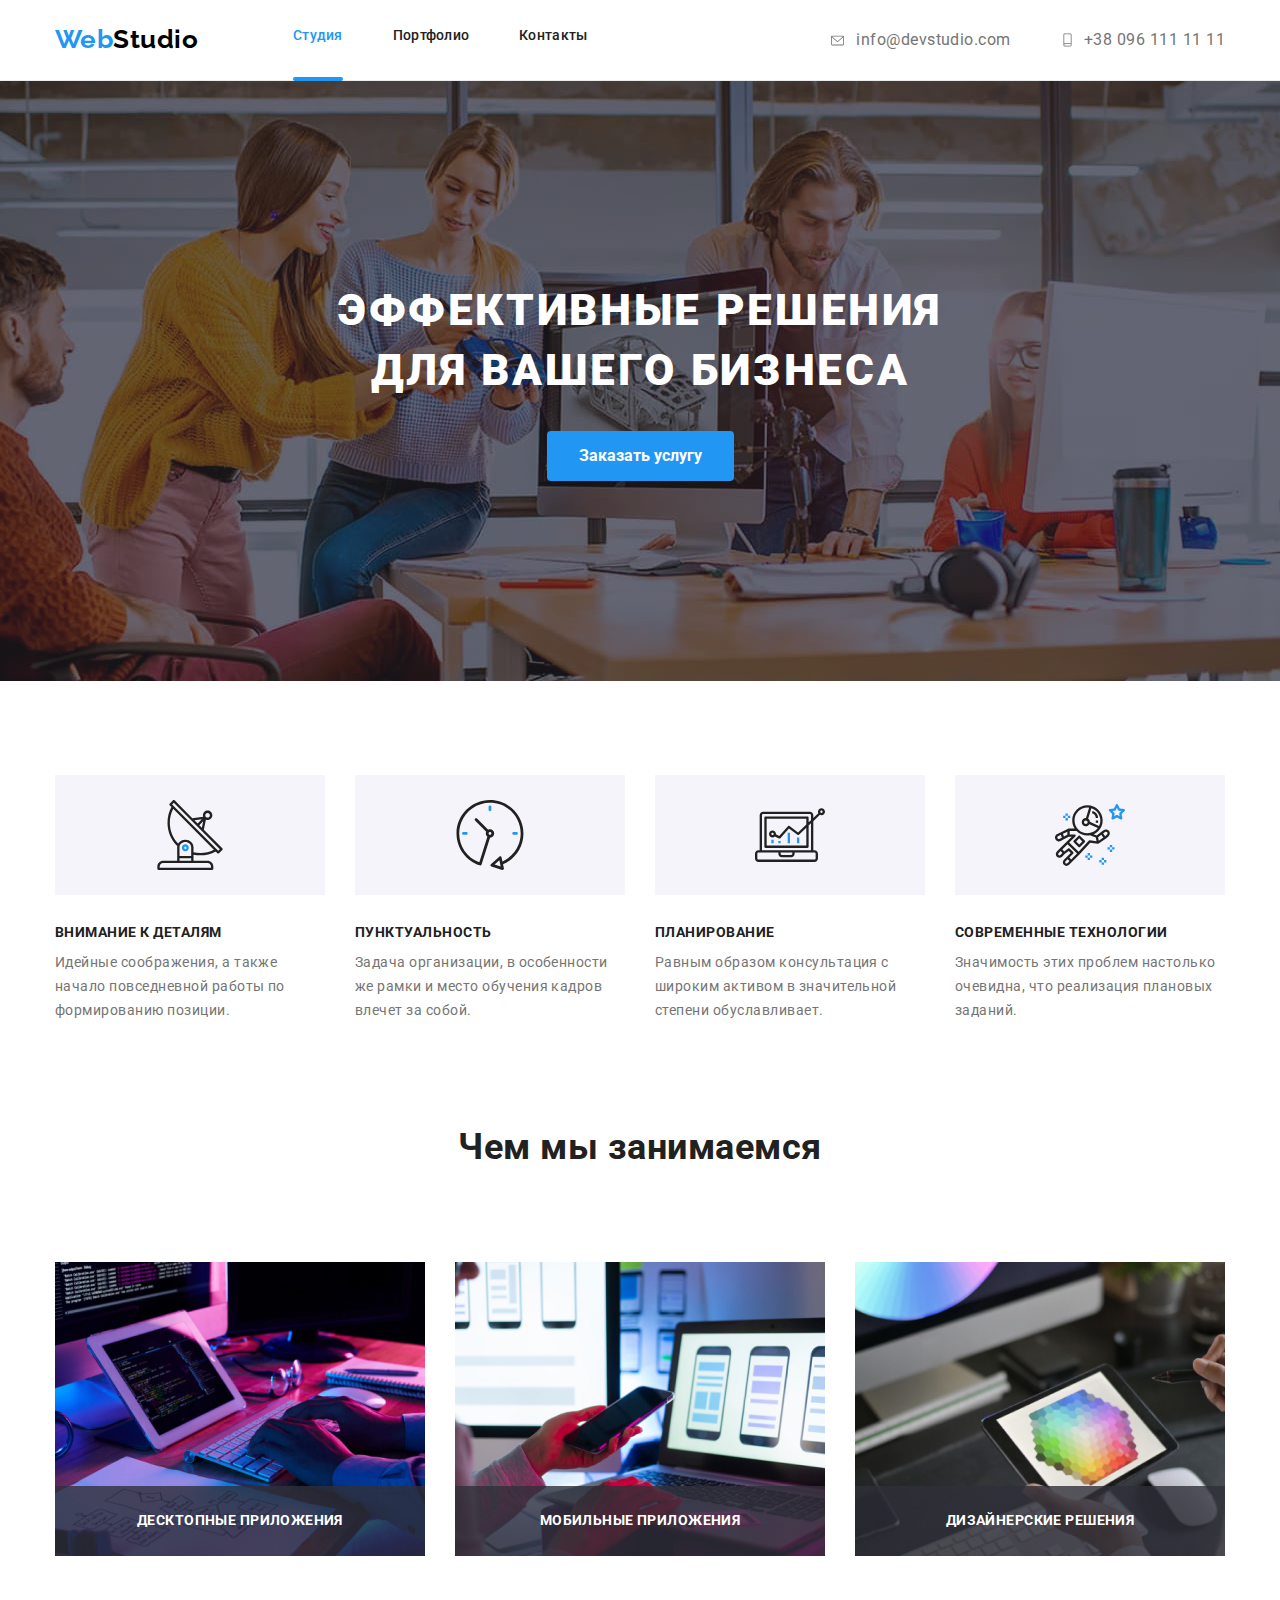
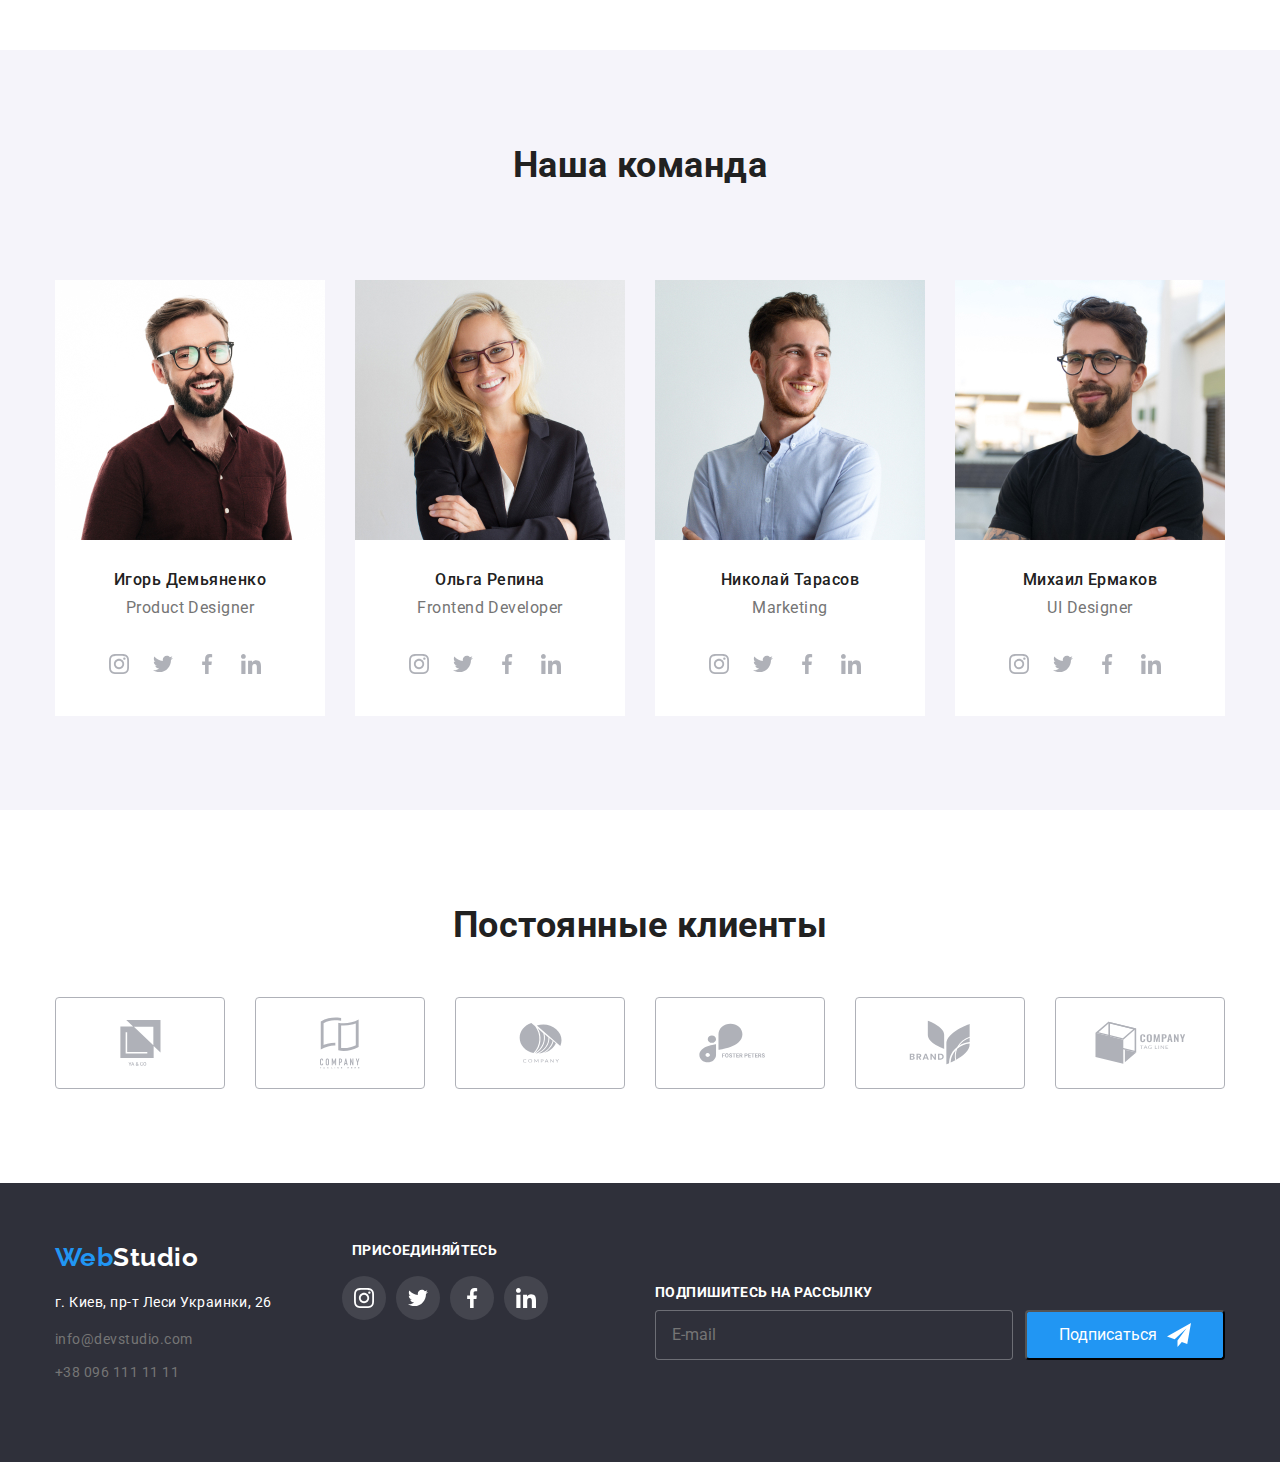
==== commit eab6a3c3: "добавил пробел" ====
--- a/index.html
+++ b/index.html
@@ -347,52 +347,67 @@
     <!--footer-->
     <footer class="page-footer">
         <div class="container">
-            <div class="footer-left">
-                <a href="./index.html" class="logo"> <span class="logo-web">Web</span>Studio</a>
-
-                <div class="footer-address">
-                    <ul class="address">
-                        <li class="item">
-                            <p class="text">г. Киев,пр-т Леси Украинки,26</p>
+            <div class="footer-content">
+                <div class="footer-left">
+                    <a href="./index.html" class="logo"> <span class="logo-web">Web</span>Studio</a>
+
+                    <div class="footer-address">
+                        <ul class="address">
+                            <li class="item">
+                                <p class="text">г. Киев, пр-т Леси Украинки, 26</p>
+                            </li>
+                            <li class="item"><a class="text-1"
+                                    href="mailto:http//info@devstudio.com">info@devstudio.com</a>
+                            </li>
+                            <li class="item"><a class="text-1" href="tel:+380961111111">+38 096 111 11 11</a></li>
+                        </ul>
+                    </div>
+                </div>
+                <div class="footer-rigth">
+                    <h2 class="footer-right-title">присоединяйтесь</h2>
+                    <ul class="footer-social-list">
+                        <li class="footer-social-item">
+                            <a class="footer-social-link" href="">
+                                <svg class="footer-social-icon" width="20" height="20">
+                                    <use href="./images/sprite.svg#icon-instagram-2-1"></use>
+                                </svg>
+                            </a>
                         </li>
-                        <li class="item"><a class="text-1" href="mailto:http//info@devstudio.com">info@devstudio.com</a>
+                        <li class="footer-social-item">
+                            <a class="footer-social-link" href="">
+                                <svg class="footer-social-icon" width="20" height="20">
+                                    <use href="./images/sprite.svg#icon-twitter-1-1"></use>
+                                </svg>
+                            </a>
                         </li>
-                        <li class="item"><a class="text-1" href="tel:+380961111111">+38 096 111 11 11</a></li>
+                        <li class="footer-social-item">
+                            <a class="footer-social-link" href="">
+                                <svg class="footer-social-icon" width="20" height="20">
+                                    <use href="./images/sprite.svg#icon-facebook-1-1"></use>
+                                </svg>
+                            </a>
+                        </li>
+                        <li class="footer-social-item">
+                            <a class="footer-social-link" href="">
+                                <svg class="footer-social-icon" width="20" height="20">
+                                    <use href="./images/sprite.svg#icon-linkedin-1-1"></use>
+                                </svg>
+                            </a>
+                        </li>
                     </ul>
                 </div>
             </div>
-            <div class="footer-rigth">
-                <h2 class="footer-right-title">присоединяйтесь</h2>
-                <ul class="footer-social-list">
-                    <li class="footer-social-item">
-                        <a class="footer-social-link" href="">
-                            <svg class="footer-social-icon" width="20" height="20">
-                                <use href="./images/sprite.svg#icon-instagram-2-1"></use>
-                            </svg>
-                        </a>
-                    </li>
-                    <li class="footer-social-item">
-                        <a class="footer-social-link" href="">
-                            <svg class="footer-social-icon" width="20" height="20">
-                                <use href="./images/sprite.svg#icon-twitter-1-1"></use>
-                            </svg>
-                        </a>
-                    </li>
-                    <li class="footer-social-item">
-                        <a class="footer-social-link" href="">
-                            <svg class="footer-social-icon" width="20" height="20">
-                                <use href="./images/sprite.svg#icon-facebook-1-1"></use>
-                            </svg>
-                        </a>
-                    </li>
-                    <li class="footer-social-item">
-                        <a class="footer-social-link" href="">
-                            <svg class="footer-social-icon" width="20" height="20">
-                                <use href="./images/sprite.svg#icon-linkedin-1-1"></use>
-                            </svg>
-                        </a>
-                    </li>
-                </ul>
+            <div class="footer-box-form">
+                <h3 class="box-item">Подпишитесь на рассылку</h3>
+                <form class="footer-form">
+                    <input class="footer-input" type="email" name="email" placeholder="E-mail" />
+                    <button class="footer-btn" type="submit">Подписаться
+                        <svg class="send-btn-icon" width="24" height="24">
+                            <use href="./images/sprite.svg#icon-send1">
+                            </use>
+                        </svg>
+                    </button>
+                </form>
             </div>
         </div>
     </footer>
@@ -406,6 +421,59 @@
                     <use href="./images/sprite.svg#icon-close"></use>
                 </svg>
             </button>
+            <div class="modal-form">
+                <form action="" method="GET" class="modal-form">
+                    <p class="modal-title">Оставьте свои данные, мы вам перезвоним</p>
+                    <div class="form-field">
+                        <label for="name-input" class="form-input-text">Имя</label>
+                        <div class="input-wrapper">
+                            <input class="form-input" type="text" placeholder="" name="user-name" id="name-input" />
+                            <svg class="input-icon" width="11" height="11">
+                                <use href="./images/sprite.svg#icon-login"></use>
+                            </svg>
+                        </div>
+                    </div>
+
+                    <div class="form-field">
+                        <label for="tel-input" class="form-input-text">Телефон</label>
+                        <div class="input-wrapper">
+                            <input class="form-input" type="tel" placeholder="" id="tel-input" name="user-name">
+                            <svg class="input-icon" width="11" height="11">
+                                <use href="./images/sprite.svg#icon-call"></use>
+                            </svg>
+                        </div>
+                    </div>
+
+                    <div class="form-field">
+                        <label for="email-input" class="form-input-text">Почта</label>
+                        <div class="input-wrapper">
+                            <input type="email" placeholder="" id="email-input" name="user-name" class="form-input">
+                            <svg class="input-icon" width="11" height="11">
+                                <use href="./images/sprite.svg#icon-send"></use>
+                            </svg>
+                        </div>
+                    </div>
+                    <div class="form-field">
+                        <label for="comment" class="form-input-text">Kомментарий</label>
+                        <textarea name="user-comment" id="comment" class="form-text"
+                            placeholder="Введите текст"></textarea>
+                    </div>
+                    <div class="form-field">
+                        <input type="checkbox" class="input-check visually-hidden" id="input-check">
+                        <label for="input-check" class="input-check-text">
+                            <span>
+                                <svg class="check-icon" width="10" height="10">
+                                    <use href="./images/sprite.svg#icon-ok"></use>
+                                </svg>
+                            </span>
+                            Соглашаюсь с рассылкой и принимаю&nbsp;<a class="form-link" href="">Условия
+                                договора</a></label>
+                    </div>
+
+                    <button class="form-btn" type="submit" submit>Отправить</button>
+                </form>
+
+            </div>
         </div>
     </div>
     <script src="./js/modal.js"></script>
--- a/css/style.css
+++ b/css/style.css
@@ -44,6 +44,17 @@
   display: flex;
 }
 
+.visually-hidden {
+  position: absolute;
+  width: 1px;
+  height: 1px;
+  margin: -1px;
+  padding: 0;
+  overflow: hidden;
+  border: 0;
+  clip: rect(0 0 0 0);
+}
+
 .section {
   margin-top: 94px;
 }
@@ -91,14 +102,12 @@
 .menu {
   display: flex;
   align-items: center;
-  /* padding: 24px 0 25px; */
-}
+}
+
 .test {
   position: relative;
 }
-/* .menu-nav .list {
-  position: relative;
-} */
+
 .menu-nav .link:hover,
 .menu-nav .link:focus {
   color: var(--accent-color);
@@ -116,10 +125,12 @@
   letter-spacing: 0.02em;
   text-decoration: none;
 }
+
 .menu-nav .current {
   position: relative;
   color: var(--accent-color);
 }
+
 .link.current::after {
   content: "";
   display: block;
@@ -131,14 +142,6 @@
   background: var(--accent-color);
   border-radius: 2px;
 }
-
-/* .tect.link.current::after {
-  content: "";
-  left: 0;
-bottom: -33px;
-width: 100%;height: 2px;
-background-color:red ;
-transition: 0.3ms; */
 
 /* Контакты */
 .header-icon {
@@ -505,43 +508,50 @@
 .client-item:not(:last-child) {
 }
 
-/* footer */
+/* -------FOOTER -------- */
+
 .page-footer {
-  padding: 0 15px;
-  margin: 0 auto;
   box-sizing: border-box;
-  display: flex;
   background: #2f303a;
-}
-
-.footer {
+  padding: 60px 0;
+}
+
+.page-footer .logo:hover,
+.page-footer .logo:focus {
+  color: var(--accent-color);
+}
+
+.page-footer .container {
+  display: flex;
+  justify-content: space-between;
+}
+
+.page-footer .logo {
+  color: var(--primary-white-color);
+  margin-bottom: 20px;
+  transition-duration: 250ms;
+  transition-timing-function: cubic-bezier(0.4, 0, 0.2, 1);
+}
+
+.footer-content {
+  display: flex;
+}
+
+.footer-left {
   text-decoration: none;
-  display: block;
-}
-
-.footer-left {
-  width: 231px;
-  height: 132px;
-  padding-top: 0px;
-  text-decoration: none;
   display: flex;
   flex-direction: column;
 }
 
 .footer-rigth {
-  margin-top: -60px;
-  margin-bottom: 100px;
-  margin-left: 301px;
-  width: 242px;
-  height: 80px;
+  margin-left: 70px;
+  margin-right: 93px;
 }
 
 .footer-right-title {
-  font-family: Roboto;
-  font-style: normal;
-  font-weight: bold;
-  font-size: 14px;
-  line-height: 16px;
+  font-weight: 700;
+  font-size: 14px;
+  line-height: 1.14;
   letter-spacing: 0.03em;
   text-transform: uppercase;
   padding-left: 10px;
@@ -549,17 +559,6 @@
   color: #ffffff;
 }
 
-.footer-right-list {
-  display: flex;
-  width: 206px;
-  height: 44px;
-  margin-left: auto;
-  margin-right: auto;
-  align-items: center;
-  justify-content: space-around;
-  margin-top: 20px;
-}
-
 .footer-social-link {
   display: flex;
   width: 44px;
@@ -583,20 +582,11 @@
 .footer-social-icon {
   max-width: 100%;
   max-width: 100%;
-
   fill: #ffffff;
-
-  /* background: rgba(255, 255, 255, 01); */
-}
-
-.footer-icon :hover {
+}
+
+.footer-icon:hover {
   background-color: var(--accent-color);
-}
-
-.footer-address {
-  width: 240px;
-  /* height: 81px; */
-  margin-bottom: 60px;
 }
 
 .address {
@@ -608,19 +598,6 @@
 
 .item {
   margin-bottom: 9px;
-}
-
-.page-footer .logo:hover,
-.page-footer .logo:focus {
-  color: var(--accent-color);
-}
-
-.page-footer .logo {
-  color: var(--primary-white-color);
-  margin-top: 60px;
-  margin-bottom: 20px;
-  transition-duration: 250ms;
-  transition-timing-function: cubic-bezier(0.4, 0, 0.2, 1);
 }
 
 .footer-address .text-1:hover,
@@ -665,9 +642,57 @@
   margin-left: 0;
   padding-left: 0;
 }
-/* Portfolio */
-
-/* filter */
+
+.footer-box-form {
+}
+
+.footer-input {
+  width: 358px;
+  border-radius: 4px;
+  border: 1px solid rgba(255, 255, 255, 0.3);
+  background: #2f303a;
+  padding-left: 16px;
+}
+
+.footer-input:focus {
+  border: 1px solid rgba(255, 255, 255, 0.3);
+  color: #2f303a;
+  border: none;
+}
+
+.box-item {
+  color: var(--primary-white-color);
+  font-size: 14px;
+  line-height: 1.14;
+  letter-spacing: 0.03em;
+  text-transform: uppercase;
+  padding-bottom: 10px;
+  color: #ffffff;
+}
+
+.footer-btn {
+  width: 200px;
+  height: 50px;
+  border-radius: 4px;
+  display: flex;
+  margin-left: 12px;
+  align-items: center;
+  justify-content: center;
+  background: var(--accent-color);
+  color: #ffffff;
+}
+
+.send-btn-icon {
+  fill: #ffffff;
+  margin-left: 10px;
+}
+.footer-form {
+  display: flex;
+}
+
+/*-------------PORTFOLIO--------------*/
+
+/*-----------FILTER_---------- */
 
 .filter {
   font-family: Roboto;
@@ -711,7 +736,8 @@
 }
 .filter-list:not(:last-child) {
 }
-/* project */
+
+/*-------------PROJEKT-------- */
 
 .project-title {
   font-size: 18px;
@@ -801,8 +827,7 @@
 .modal {
   height: 581px;
   width: 528px;
-  left: 536px;
-  top: 221px;
+  padding: 40px;
   border-radius: 4px;
   background: #ffffff;
   position: absolute;
@@ -817,16 +842,149 @@
   height: 30px;
   right: 13px;
   top: 13px;
+  cursor: pointer;
   border-radius: 50%;
   border: 1px solid rgba(255, 255, 255, 0.2);
 }
 
 .close-btn-icon {
-  /* margin-top: 3px;
-  margin-right: -1px; */
+  fill: #000000;
+}
+
+.close-btn-icon:hover,
+.close-btn-icon:focus {
+  fill: var(--accent-color);
 }
 
 .backdrop.is-hidden {
   opacity: 0;
   pointer-events: none;
 }
+
+/* --------FORM MODAL------- */
+
+/* .modal-form {
+} */
+
+.modal-title {
+  width: 448px;
+  height: 23px;
+  font-weight: 700;
+  font-size: 20px;
+  line-height: 1.15;
+  text-align: center;
+  color: #212121;
+  text-align: center;
+  margin-bottom: 20px;
+}
+
+.form-input {
+  width: 100%;
+  height: 40px;
+  border-radius: 4px;
+  border: 1px solid #9da4bd;
+  padding-left: 40px;
+  outline: none;
+}
+
+.form-input:focus {
+  border-color: var(--accent-color);
+}
+
+.form-input:focus + .input-icon {
+  fill: var(--accent-color);
+}
+
+.form-input-text {
+  font-size: 12px;
+  line-height: 1.17px;
+  letter-spacing: 0.01em;
+  margin-bottom: 10px;
+  display: block;
+}
+
+.form-field {
+  margin-bottom: 10px;
+}
+
+.input-wrapper {
+  position: relative;
+}
+
+.input-icon {
+  position: absolute;
+  left: 10px;
+  top: 50%;
+  transform: translateY(-50%);
+}
+
+.form-text {
+  width: 100%;
+  height: 120px;
+  border-radius: 4px;
+  border: 1px solid #9da4bd;
+  padding: 15px;
+  resize: none;
+  padding-left: 16px;
+  outline: none;
+}
+.form-text:focus {
+  border: 1px solid var(--accent-color);
+}
+.input-check {
+  /* border: 1px solid var(--accent-color); */
+}
+
+.form-input::placeholder,
+.form-text::placeholder {
+  font-size: 14px;
+  color: #c4c8d7;
+}
+
+.input-check-text {
+  display: flex;
+  font-size: 14px;
+  line-height: 1.7px;
+  color: #757575;
+  margin-right: 7px;
+  align-items: center;
+  justify-content: center;
+}
+
+.input-check-text span {
+  color: #757575;
+  width: 16px;
+  height: 16px;
+  border: 2px solid #090b13;
+  border-radius: 2px;
+  margin-right: 7px;
+  display: flex;
+  align-items: center;
+  justify-content: center;
+}
+
+.check-icon {
+  fill: #ffffff;
+}
+
+.input-check:checked + .input-check-text span {
+  background-color: #2196f3;
+  border: none;
+}
+
+.form-link {
+  color: #2196f3;
+}
+.form-btn {
+  width: 200px;
+  height: 50px;
+  border-radius: 4px;
+  display: flex;
+  margin-top: 40px;
+  margin-left: 113px;
+  align-items: center;
+  justify-content: center;
+  background: var(--accent-color);
+  color: #ffffff;
+  cursor: pointer;
+}
